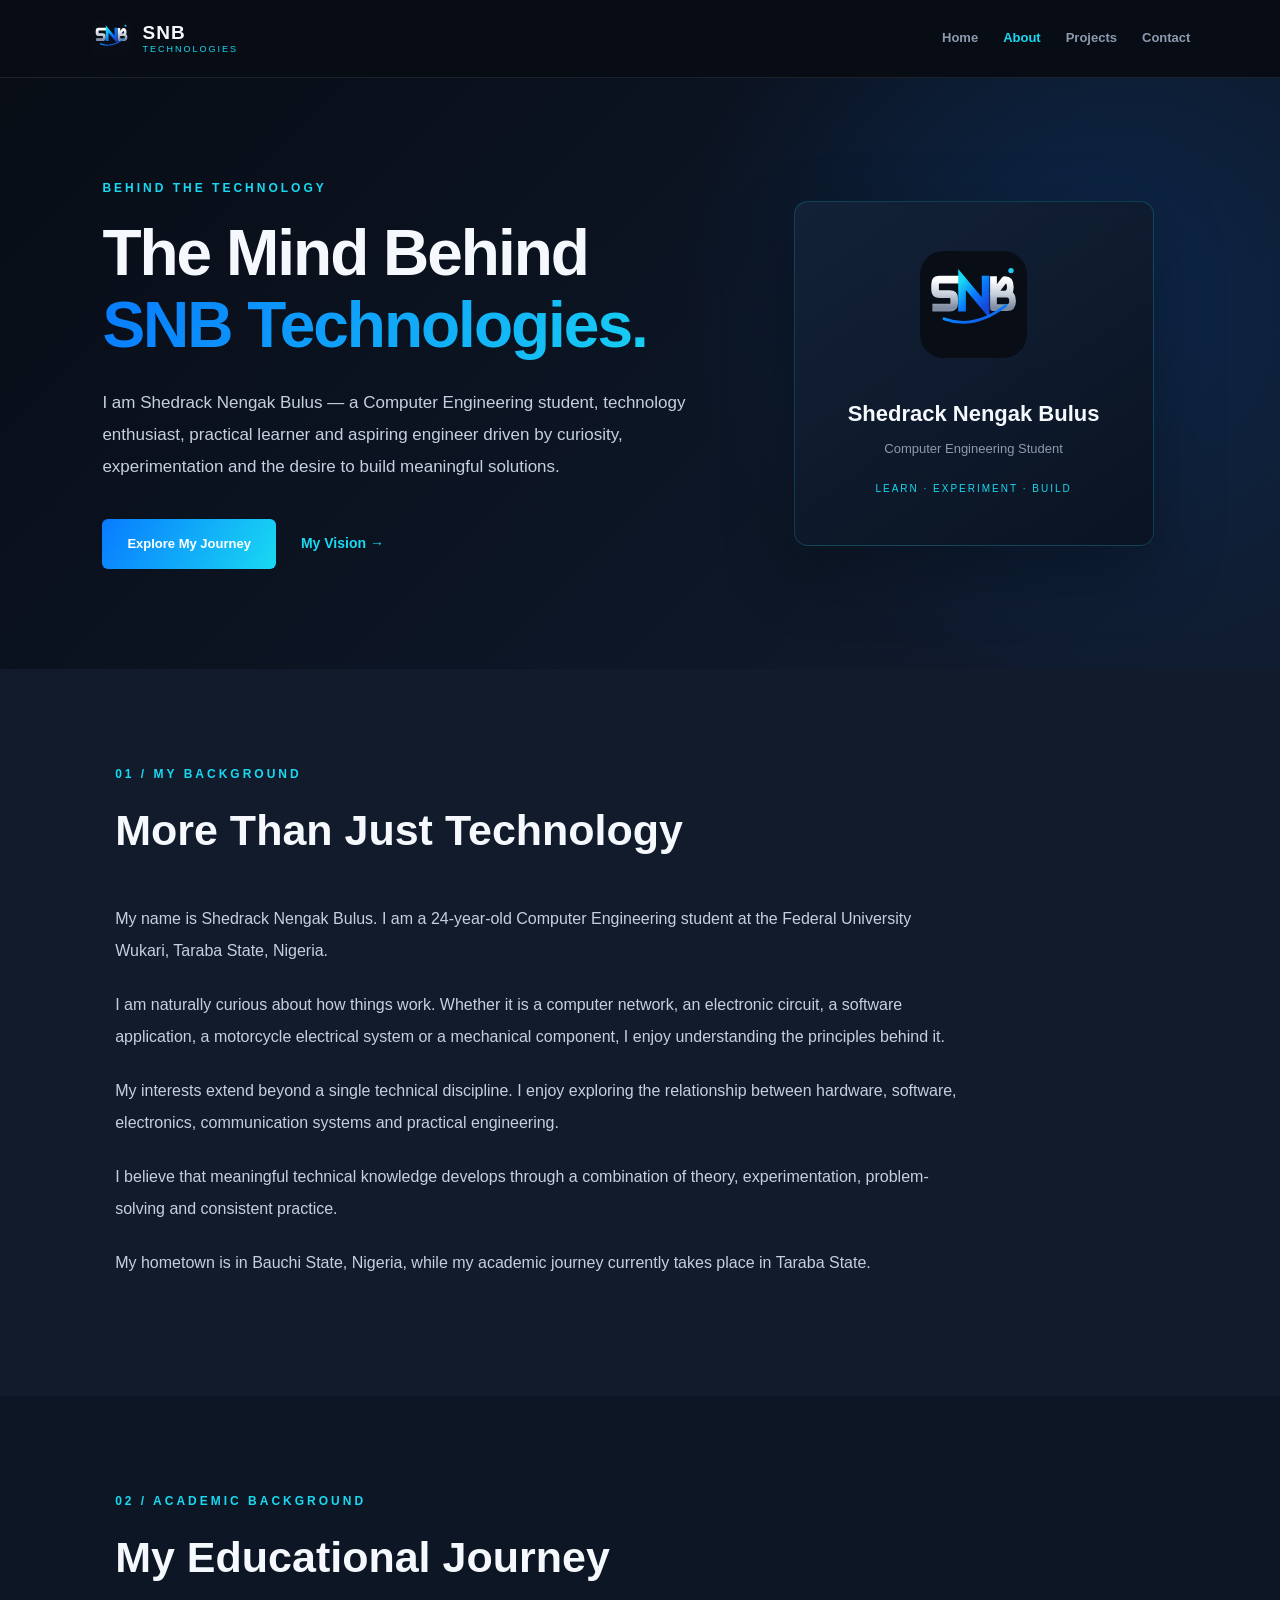
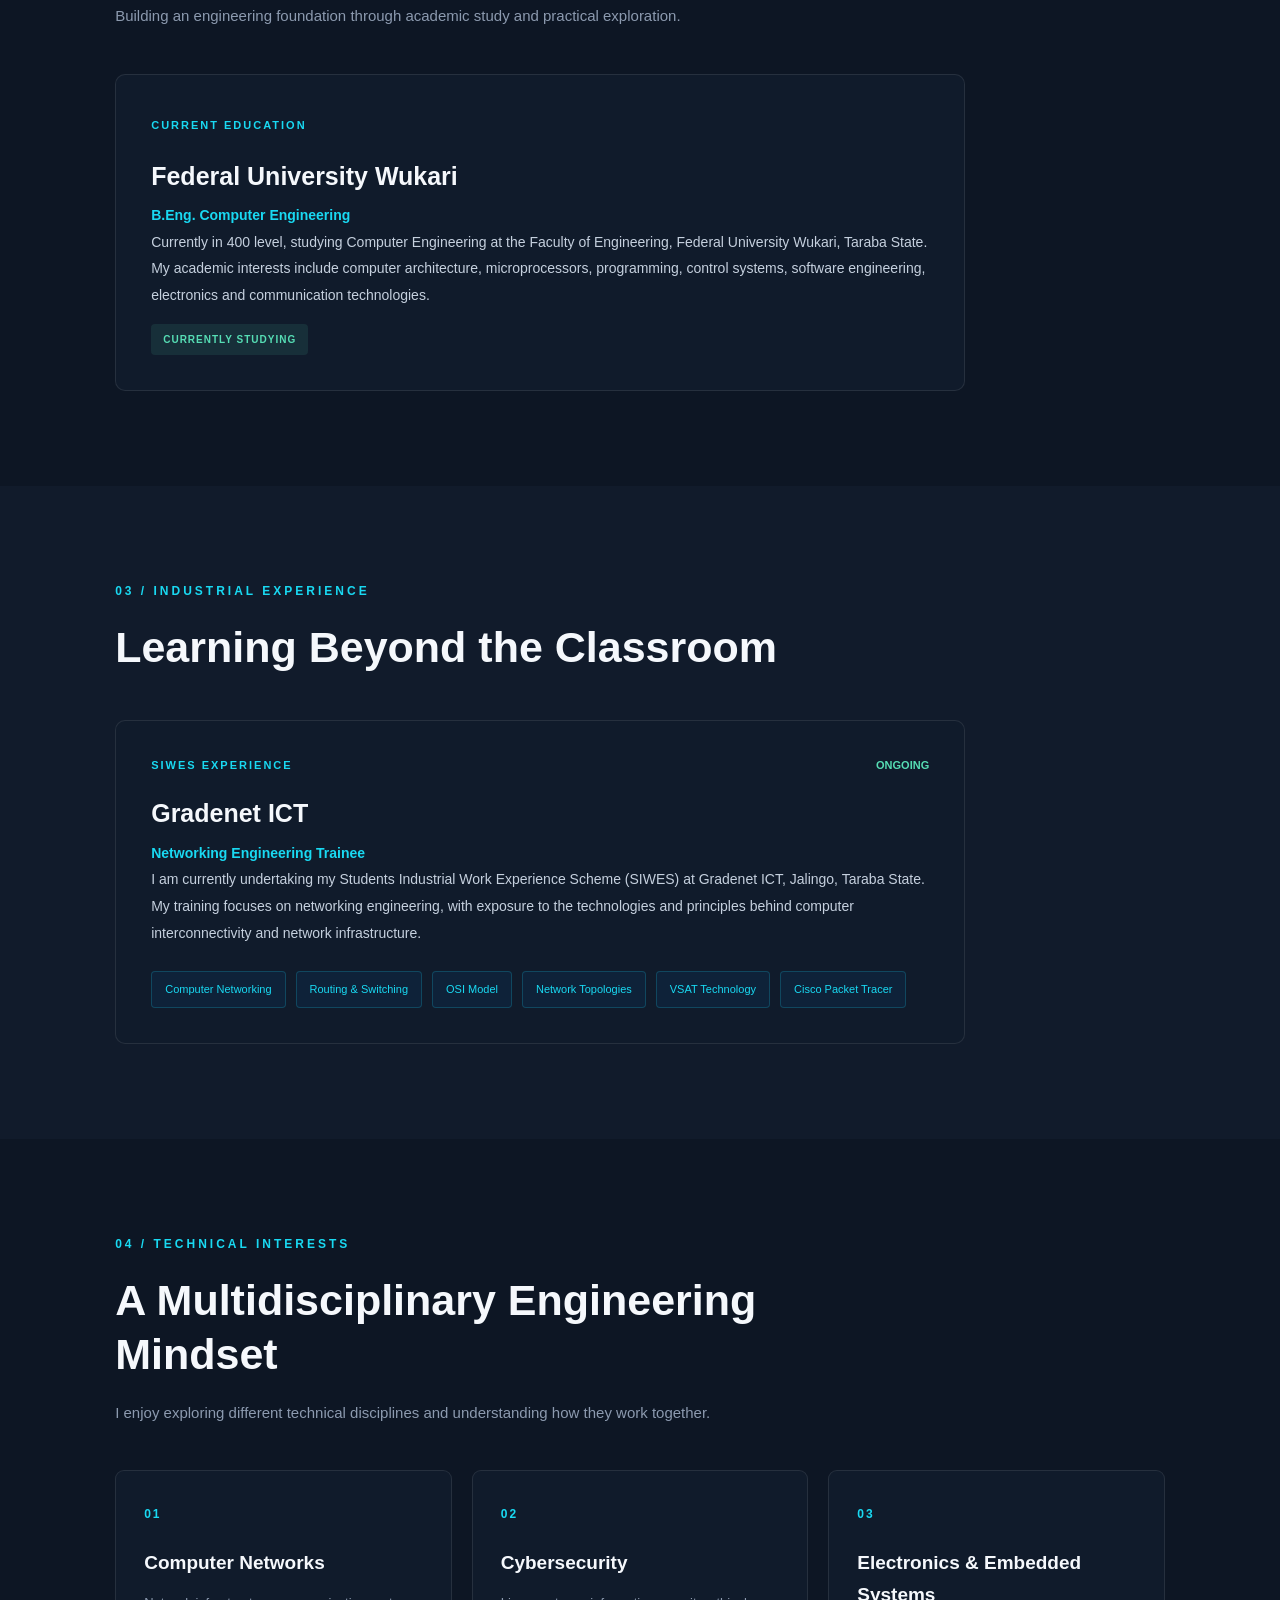
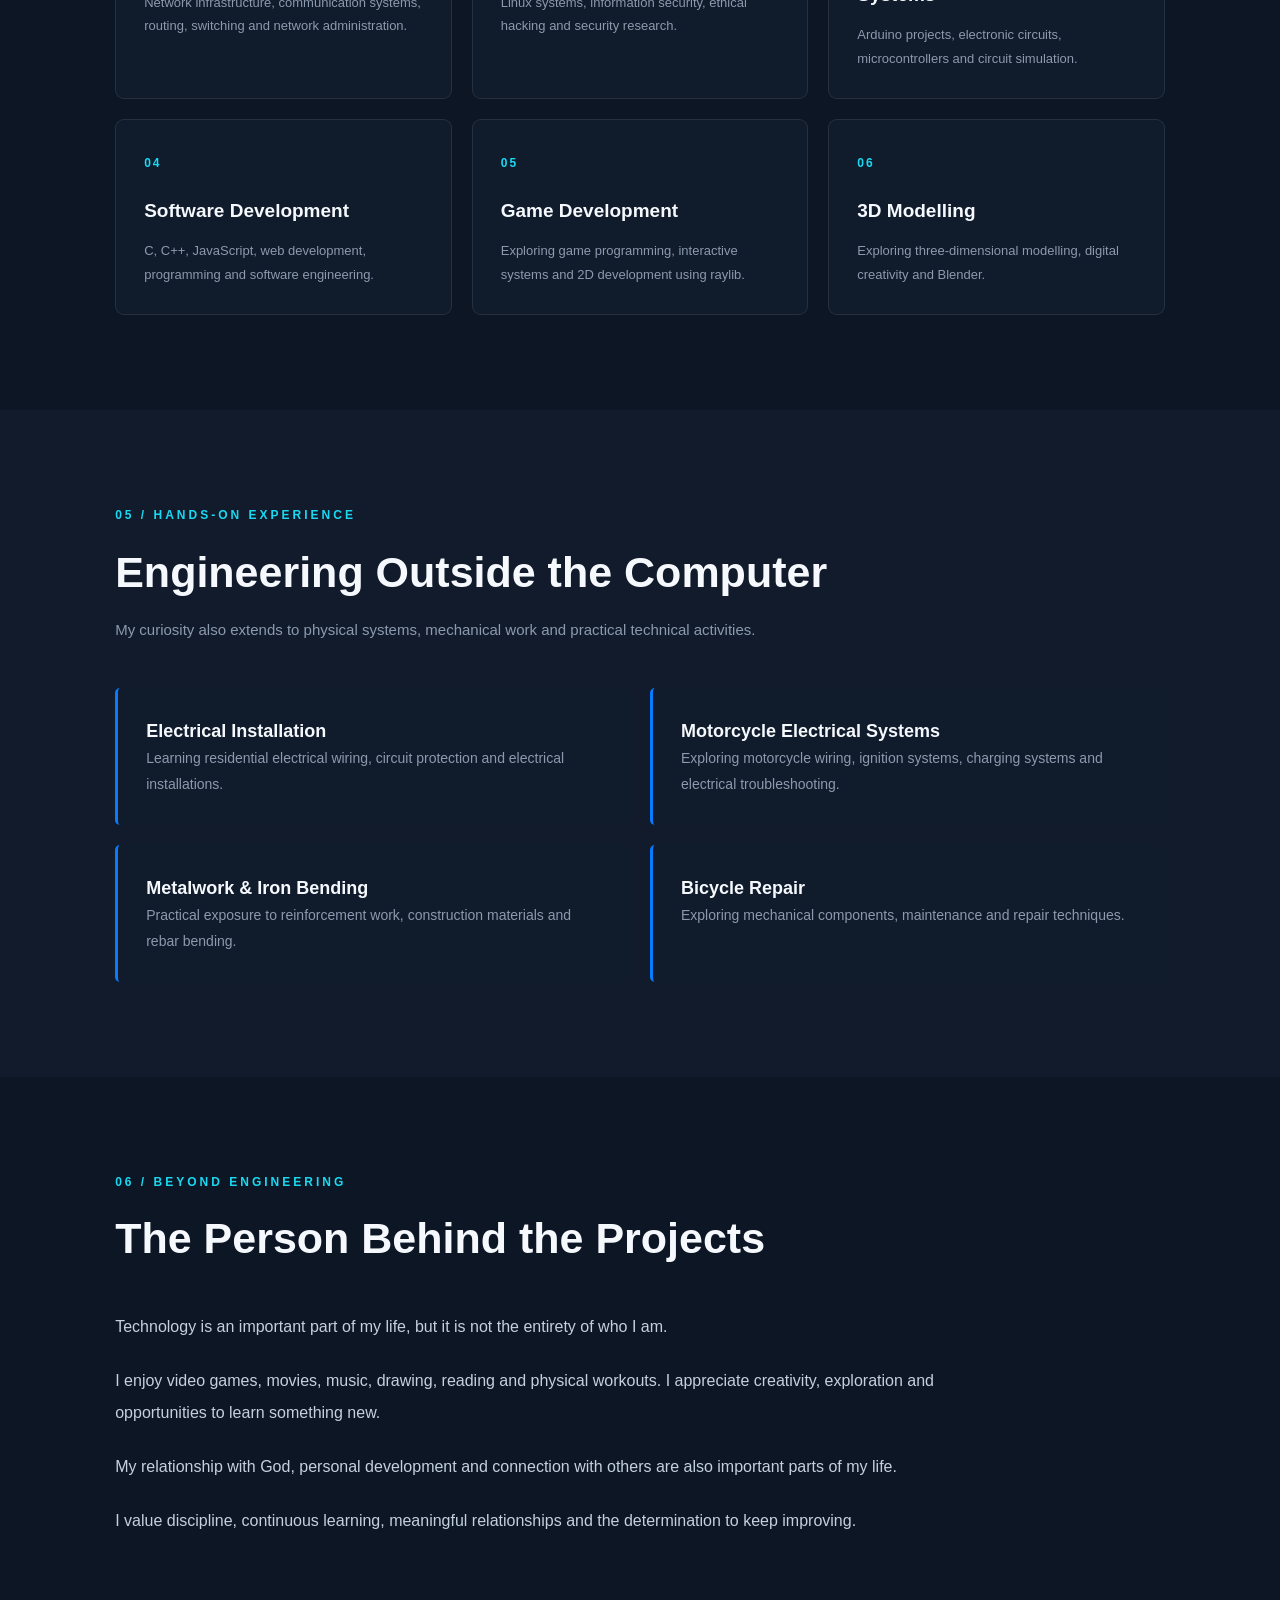
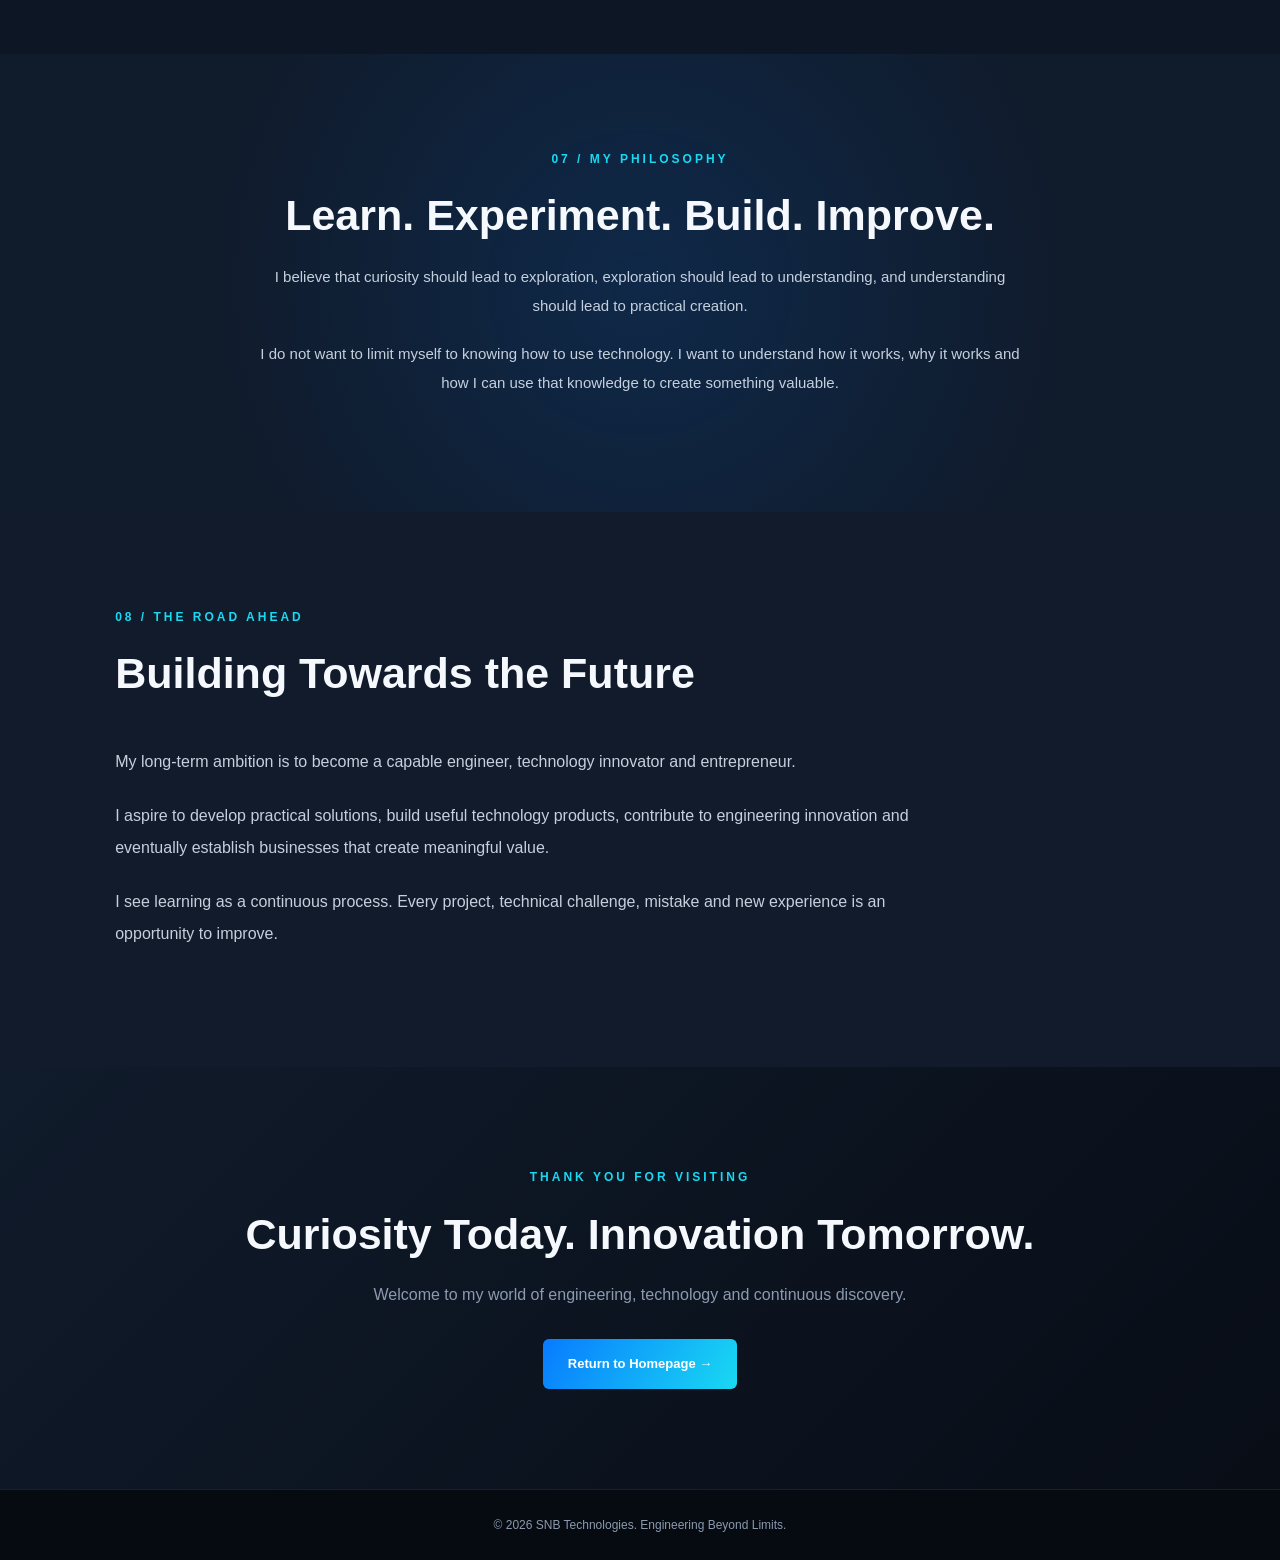
==== about/index.html @ a2d293d6 "Build About page and update SNB Technologies website" ====
<!DOCTYPE html>
<html lang="en">
<head>
    <meta charset="UTF-8">
    <meta name="viewport" content="width=device-width, initial-scale=1.0">

    <meta name="description" content="Meet Shedrack Nengak Bulus, a Computer Engineering student, technology enthusiast and aspiring engineer building skills across software, electronics and computer networks.">

    <meta name="author" content="Shedrack Nengak Bulus">

    <title>About Me | SNB Technologies</title>

    <link rel="icon" type="image/svg+xml"
          href="../assets/images/favicon.svg">

    <link rel="stylesheet" href="../css/style.css">
    <link rel="stylesheet" href="../css/about.css">
</head>

<body>

<!-- HEADER -->

<header class="about-header">
    <a href="../index.html" class="about-brand">
        <img src="../assets/images/favicon.svg"
             alt="SNB Technologies">
        <span>
            <strong>SNB</strong>
            <small>TECHNOLOGIES</small>
        </span>
    </a>

    <nav class="about-nav">
        <a href="../index.html">Home</a>
        <a href="index.html" class="active">About</a>
        <a href="../index.html#projects">Projects</a>
        <a href="../index.html#contact">Contact</a>
    </nav>
</header>


<main>

<!-- HERO -->

<section class="about-hero">

    <div class="about-hero-content">

        <p class="about-eyebrow">
            BEHIND THE TECHNOLOGY
        </p>

        <h1>
            The Mind Behind
            <span>SNB Technologies.</span>
        </h1>

        <p class="about-intro">
            I am Shedrack Nengak Bulus — a Computer Engineering
            student, technology enthusiast, practical learner
            and aspiring engineer driven by curiosity,
            experimentation and the desire to build meaningful
            solutions.
        </p>

        <div class="about-hero-actions">
            <a href="#journey" class="about-button">
                Explore My Journey
            </a>

            <a href="#vision" class="about-secondary">
                My Vision →
            </a>
        </div>

    </div>

    <div class="about-hero-visual">
        <div class="identity-card">
            <img src="../assets/images/favicon.svg"
                 alt="SNB monogram"
                 class="identity-symbol">

            <h2>Shedrack Nengak Bulus</h2>

            <p>Computer Engineering Student</p>

            <span>LEARN · EXPERIMENT · BUILD</span>
        </div>
    </div>

</section>


<!-- PERSONAL INTRODUCTION -->

<section class="about-section" id="journey">

    <div class="about-section-heading">
        <p class="about-eyebrow">01 / MY BACKGROUND</p>
        <h2>More Than Just Technology</h2>
    </div>

    <div class="about-story">

        <p>
            My name is Shedrack Nengak Bulus. I am a 24-year-old
            Computer Engineering student at the Federal University
            Wukari, Taraba State, Nigeria.
        </p>

        <p>
            I am naturally curious about how things work.
            Whether it is a computer network, an electronic
            circuit, a software application, a motorcycle
            electrical system or a mechanical component, I enjoy
            understanding the principles behind it.
        </p>

        <p>
            My interests extend beyond a single technical
            discipline. I enjoy exploring the relationship
            between hardware, software, electronics,
            communication systems and practical engineering.
        </p>

        <p>
            I believe that meaningful technical knowledge
            develops through a combination of theory,
            experimentation, problem-solving and consistent
            practice.
        </p>

        <p>
            My hometown is in Bauchi State, Nigeria, while my
            academic journey currently takes place in Taraba
            State.
        </p>

    </div>

</section>


<!-- EDUCATION -->

<section class="about-section alternate">

    <div class="about-section-heading">
        <p class="about-eyebrow">02 / ACADEMIC BACKGROUND</p>
        <h2>My Educational Journey</h2>
        <p>
            Building an engineering foundation through academic
            study and practical exploration.
        </p>
    </div>

    <article class="journey-card">

        <span class="card-category">CURRENT EDUCATION</span>

        <h3>Federal University Wukari</h3>

        <p class="card-highlight">
            B.Eng. Computer Engineering
        </p>

        <p>
            Currently in 400 level, studying Computer Engineering
            at the Faculty of Engineering, Federal University
            Wukari, Taraba State.
        </p>

        <p>
            My academic interests include computer architecture,
            microprocessors, programming, control systems,
            software engineering, electronics and communication
            technologies.
        </p>

        <span class="card-status">CURRENTLY STUDYING</span>

    </article>

</section>


<!-- SIWES EXPERIENCE -->

<section class="about-section">

    <div class="about-section-heading">
        <p class="about-eyebrow">03 / INDUSTRIAL EXPERIENCE</p>
        <h2>Learning Beyond the Classroom</h2>
    </div>

    <article class="experience-card">

        <div class="experience-top">
            <span class="card-category">SIWES EXPERIENCE</span>
            <span class="experience-status">ONGOING</span>
        </div>

        <h3>Gradenet ICT</h3>

        <p class="card-highlight">
            Networking Engineering Trainee
        </p>

        <p>
            I am currently undertaking my Students Industrial
            Work Experience Scheme (SIWES) at Gradenet ICT,
            Jalingo, Taraba State.
        </p>

        <p>
            My training focuses on networking engineering,
            with exposure to the technologies and principles
            behind computer interconnectivity and network
            infrastructure.
        </p>

        <div class="topic-list">
            <span>Computer Networking</span>
            <span>Routing & Switching</span>
            <span>OSI Model</span>
            <span>Network Topologies</span>
            <span>VSAT Technology</span>
            <span>Cisco Packet Tracer</span>
        </div>

    </article>

</section>


<!-- ENGINEERING INTERESTS -->

<section class="about-section alternate">

    <div class="about-section-heading">
        <p class="about-eyebrow">04 / TECHNICAL INTERESTS</p>
        <h2>A Multidisciplinary Engineering Mindset</h2>

        <p>
            I enjoy exploring different technical disciplines
            and understanding how they work together.
        </p>
    </div>

    <div class="interest-grid">

        <article class="interest-card">
            <span class="interest-number">01</span>
            <h3>Computer Networks</h3>
            <p>
                Network infrastructure, communication systems,
                routing, switching and network administration.
            </p>
        </article>

        <article class="interest-card">
            <span class="interest-number">02</span>
            <h3>Cybersecurity</h3>
            <p>
                Linux systems, information security,
                ethical hacking and security research.
            </p>
        </article>

        <article class="interest-card">
            <span class="interest-number">03</span>
            <h3>Electronics & Embedded Systems</h3>
            <p>
                Arduino projects, electronic circuits,
                microcontrollers and circuit simulation.
            </p>
        </article>

        <article class="interest-card">
            <span class="interest-number">04</span>
            <h3>Software Development</h3>
            <p>
                C, C++, JavaScript, web development,
                programming and software engineering.
            </p>
        </article>

        <article class="interest-card">
            <span class="interest-number">05</span>
            <h3>Game Development</h3>
            <p>
                Exploring game programming, interactive
                systems and 2D development using raylib.
            </p>
        </article>

        <article class="interest-card">
            <span class="interest-number">06</span>
            <h3>3D Modelling</h3>
            <p>
                Exploring three-dimensional modelling,
                digital creativity and Blender.
            </p>
        </article>

    </div>

</section>


<!-- PRACTICAL ENGINEERING -->

<section class="about-section">

    <div class="about-section-heading">
        <p class="about-eyebrow">05 / HANDS-ON EXPERIENCE</p>
        <h2>Engineering Outside the Computer</h2>

        <p>
            My curiosity also extends to physical systems,
            mechanical work and practical technical activities.
        </p>
    </div>

    <div class="practical-grid">

        <article class="practical-card">
            <h3>Electrical Installation</h3>
            <p>
                Learning residential electrical wiring,
                circuit protection and electrical installations.
            </p>
        </article>

        <article class="practical-card">
            <h3>Motorcycle Electrical Systems</h3>
            <p>
                Exploring motorcycle wiring, ignition systems,
                charging systems and electrical troubleshooting.
            </p>
        </article>

        <article class="practical-card">
            <h3>Metalwork & Iron Bending</h3>
            <p>
                Practical exposure to reinforcement work,
                construction materials and rebar bending.
            </p>
        </article>

        <article class="practical-card">
            <h3>Bicycle Repair</h3>
            <p>
                Exploring mechanical components,
                maintenance and repair techniques.
            </p>
        </article>

    </div>

</section>


<!-- PERSONAL SIDE -->

<section class="about-section alternate">

    <div class="about-section-heading">
        <p class="about-eyebrow">06 / BEYOND ENGINEERING</p>
        <h2>The Person Behind the Projects</h2>
    </div>

    <div class="about-story">

        <p>
            Technology is an important part of my life,
            but it is not the entirety of who I am.
        </p>

        <p>
            I enjoy video games, movies, music, drawing,
            reading and physical workouts. I appreciate
            creativity, exploration and opportunities to
            learn something new.
        </p>

        <p>
            My relationship with God, personal development
            and connection with others are also important
            parts of my life.
        </p>

        <p>
            I value discipline, continuous learning,
            meaningful relationships and the determination
            to keep improving.
        </p>

    </div>

</section>


<!-- PERSONAL PHILOSOPHY -->

<section class="about-section philosophy" id="vision">

    <p class="about-eyebrow">07 / MY PHILOSOPHY</p>

    <h2>Learn. Experiment. Build. Improve.</h2>

    <p>
        I believe that curiosity should lead to exploration,
        exploration should lead to understanding, and
        understanding should lead to practical creation.
    </p>

    <p>
        I do not want to limit myself to knowing how to use
        technology. I want to understand how it works,
        why it works and how I can use that knowledge
        to create something valuable.
    </p>

</section>


<!-- FUTURE VISION -->

<section class="about-section">

    <div class="about-section-heading">
        <p class="about-eyebrow">08 / THE ROAD AHEAD</p>
        <h2>Building Towards the Future</h2>
    </div>

    <div class="about-story">

        <p>
            My long-term ambition is to become a capable
            engineer, technology innovator and entrepreneur.
        </p>

        <p>
            I aspire to develop practical solutions,
            build useful technology products, contribute
            to engineering innovation and eventually
            establish businesses that create meaningful value.
        </p>

        <p>
            I see learning as a continuous process.
            Every project, technical challenge, mistake
            and new experience is an opportunity to improve.
        </p>

    </div>

</section>


<!-- CLOSING -->

<section class="about-closing" id="contact">

    <p class="about-eyebrow">THANK YOU FOR VISITING</p>

    <h2>Curiosity Today. Innovation Tomorrow.</h2>

    <p>
        Welcome to my world of engineering,
        technology and continuous discovery.
    </p>

    <a href="../index.html" class="about-button">
        Return to Homepage →
    </a>

</section>

</main>


<footer class="about-footer">
    <p>
        © 2026 SNB Technologies.
        Engineering Beyond Limits.
    </p>
</footer>

</body>
</html>
---- css/style.css ----
/* =========================================
   SNB TECHNOLOGIES
   SPRINT 2.2 — VISUAL DESIGN SYSTEM
   ========================================= */


/* 1. DESIGN TOKENS */

:root {
    color-scheme: dark;

    --bg: #080D16;
    --surface: #111B2B;
    --elevated: #1C2A3D;

    --primary: #2563EB;
    --accent: #38BDF8;

    --text: #E5EDF7;
    --muted: #94A3B8;
    --border: rgba(148, 163, 184, 0.16);

    --header-bg: rgba(8, 13, 22, 0.88);

    --radius: 16px;
    --transition: 0.3s ease;
}

body[data-theme="light"] {
    color-scheme: light;

    --bg: #F5F7FA;
    --surface: #FFFFFF;
    --elevated: #E8EEF5;

    --primary: #1D4ED8;
    --accent: #0284C7;

    --text: #172235;
    --muted: #64748B;
    --border: rgba(23, 34, 53, 0.12);

    --header-bg: rgba(245, 247, 250, 0.9);
}


/* 2. RESET */

* {
    margin: 0;
    padding: 0;
    box-sizing: border-box;
}

html {
    scroll-behavior: smooth;
    scroll-padding-top: 90px;
}

body {
    font-family: Arial, Helvetica, sans-serif;
    background: var(--bg);
    color: var(--text);
    line-height: 1.7;
    transition: background var(--transition),
                color var(--transition);
}

a {
    color: inherit;
    text-decoration: none;
}

button {
    font: inherit;
    cursor: pointer;
}

button:focus-visible,
a:focus-visible {
    outline: 2px solid var(--accent);
    outline-offset: 4px;
}


/* 3. HEADER AND NAVIGATION */

.site-header {
    position: sticky;
    top: 0;
    z-index: 1000;
    background: var(--header-bg);
    backdrop-filter: blur(16px);
    border-bottom: 1px solid var(--border);
}

.navbar {
    max-width: 1200px;
    min-height: 76px;
    margin: auto;
    padding: 0 24px;

    display: flex;
    align-items: center;
    justify-content: space-between;
    gap: 25px;
}

.logo {
    display: flex;
    align-items: center;
    gap: 10px;
    font-weight: 800;
}

.logo-mark {
    display: inline-flex;
    align-items: center;
    justify-content: center;

    width: 48px;
    height: 45px;

    background: linear-gradient(
        135deg,
        #2563EB,
        #38BDF8
    );

    color: #FFFFFF;
    border-radius: 11px;

    font-size: 17px;
    font-weight: 900;
    letter-spacing: -1px;

    box-shadow: 0 0 20px rgba(56, 189, 248, 0.2);
}

.logo-name {
    display: flex;
    flex-direction: column;
    line-height: 1.2;
    letter-spacing: 1px;
}

.logo-name strong {
    font-size: 15px;
    color: var(--text);
}

.logo-name small {
    font-size: 9px;
    letter-spacing: 2px;
    color: var(--accent);
}

.nav-links {
    display: flex;
    align-items: center;
    gap: 28px;
}

.nav-links a {
    font-size: 13px;
    color: var(--muted);
    transition: color var(--transition);
}

.nav-links a:hover {
    color: var(--accent);
}

.theme-toggle,
.menu-toggle {
    background: var(--surface);
    border: 1px solid var(--border);
    color: var(--text);
    border-radius: 10px;
    padding: 9px 13px;
    transition: var(--transition);
}

.theme-toggle:hover,
.menu-toggle:hover {
    border-color: var(--accent);
}

.menu-toggle {
    display: none;
}


/* 4. HERO SECTION */

.hero {
    max-width: 1200px;
    min-height: 620px;
    margin: auto;
    padding: 90px 24px;

    display: grid;
    grid-template-columns: 1.2fr 0.8fr;
    align-items: center;
    gap: 40px;

    overflow: hidden;
}

.hero-content {
    animation: fade-up 0.8s ease both;
}

.eyebrow {
    color: var(--accent);
    font-size: 11px;
    font-weight: 700;
    letter-spacing: 2px;
    margin-bottom: 18px;
}

.hero h1 {
    max-width: 700px;
    font-size: clamp(38px, 5.5vw, 66px);
    line-height: 1.12;
    letter-spacing: -2px;
    margin-bottom: 25px;
}

.hero h1 span {
    display: block;
    color: var(--accent);
}

.hero-description {
    max-width: 600px;
    color: var(--muted);
    font-size: 15px;
    margin-bottom: 32px;
}

.hero-buttons {
    display: flex;
    flex-wrap: wrap;
    gap: 14px;
}

.btn {
    display: inline-flex;
    justify-content: center;
    align-items: center;

    padding: 13px 22px;
    border-radius: 9px;

    font-size: 13px;
    font-weight: 700;

    transition: transform var(--transition),
                background var(--transition);
}

.btn:hover {
    transform: translateY(-3px);
}

.btn-primary {
    background: var(--primary);
    color: #FFFFFF;
}

.btn-primary:hover {
    background: var(--accent);
    color: #08111E;
}

.btn-secondary {
    border: 1px solid var(--border);
    color: var(--text);
    background: var(--surface);
}


/* 5. HERO TECHNICAL ILLUSTRATION */

.hero-visual {
    display: flex;
    justify-content: center;
    align-items: center;
}

.tech-orbit {
    position: relative;
    width: 300px;
    height: 300px;

    display: flex;
    justify-content: center;
    align-items: center;
}

.orbit-ring {
    position: absolute;
    width: 260px;
    height: 260px;
    border: 1px solid rgba(56, 189, 248, 0.4);
    border-radius: 50%;
    animation: rotate 18s linear infinite;
}

.ring-two {
    width: 190px;
    height: 190px;
    border-style: dashed;
    animation-direction: reverse;
}

.orbit-center {
    width: 105px;
    height: 105px;
    border-radius: 50%;

    display: flex;
    justify-content: center;
    align-items: center;

    background: linear-gradient(
        135deg,
        var(--primary),
        var(--accent)
    );

    color: white;
    font-size: 24px;
    font-weight: 800;

    box-shadow: 0 0 55px rgba(56, 189, 248, 0.3);
}

.orbit-node {
    position: absolute;
    display: grid;
    place-items: center;

    width: 43px;
    height: 43px;

    border-radius: 50%;
    background: var(--elevated);
    border: 1px solid var(--accent);
    color: var(--accent);

    font-size: 12px;
    font-weight: 700;
}

.node-one {
    top: 20px;
    left: 35px;
}

.node-two {
    right: 5px;
    top: 120px;
}

.node-three {
    bottom: 15px;
    left: 75px;
}


/* 6. GENERAL SECTIONS */

.section {
    padding: 95px 24px;
}

.section-heading {
    max-width: 720px;
    margin: 0 auto 50px;
    text-align: center;
}

.section-heading h2 {
    font-size: clamp(28px, 4vw, 42px);
    line-height: 1.2;
    margin-bottom: 15px;
}

.section-heading > p:last-child {
    color: var(--muted);
    font-size: 14px;
}

.about-section,
.projects-section {
    background: var(--surface);
}

.about-content {
    max-width: 1000px;
    margin: auto;

    display: grid;
    grid-template-columns: 1.2fr 0.8fr;
    gap: 35px;
    align-items: center;
}

.about-text h3,
.about-highlight h3 {
    font-size: 22px;
    margin-bottom: 15px;
}

.about-text p,
.about-highlight p {
    color: var(--muted);
    font-size: 14px;
    margin-bottom: 15px;
}

.text-link {
    display: inline-block;
    color: var(--accent);
    font-weight: 700;
    font-size: 13px;
    margin-top: 10px;
}

.about-highlight {
    padding: 32px;
    border-radius: var(--radius);
    background: var(--elevated);
    border: 1px solid var(--border);
}

.highlight-symbol {
    display: block;
    font-size: 35px;
    color: var(--accent);
    margin-bottom: 12px;
}


/* 7. ENGINEERING DOMAIN CARDS */

.domain-grid {
    max-width: 1100px;
    margin: auto;

    display: grid;
    grid-template-columns: repeat(2, 1fr);
    gap: 22px;
}

.domain-card {
    padding: 30px;
    border: 1px solid var(--border);
    border-radius: var(--radius);
    background: var(--surface);

    transition: transform var(--transition),
                border-color var(--transition);
}

.domain-card:hover {
    transform: translateY(-6px);
    border-color: var(--accent);
}

.card-icon {
    display: block;
    font-size: 30px;
    margin-bottom: 18px;
}

.domain-card h3 {
    font-size: 18px;
    margin-bottom: 10px;
}

.domain-card p {
    font-size: 13px;
    color: var(--muted);
}


/* 8. PROJECT SECTION */

.project-placeholder {
    max-width: 850px;
    margin: auto;
    padding: 45px;

    background: var(--bg);
    border: 1px solid var(--border);
    border-radius: var(--radius);
    text-align: center;
}

.project-placeholder span {
    font-size: 11px;
    letter-spacing: 2px;
    color: var(--accent);
}

.project-placeholder h3 {
    font-size: 25px;
    margin: 15px 0;
}

.project-placeholder p {
    max-width: 550px;
    margin: auto;
    color: var(--muted);
    font-size: 14px;
}


/* 9. CONTACT SECTION */

.contact-section {
    text-align: center;
}

.contact-section .section-heading {
    margin-bottom: 30px;
}


/* 10. FOOTER */

.site-footer {
    padding: 35px 24px;
    border-top: 1px solid var(--border);

    display: flex;
    align-items: center;
    justify-content: space-between;
    flex-wrap: wrap;
    gap: 20px;
}

.site-footer p {
    color: var(--muted);
    font-size: 12px;
}

.site-footer > a {
    color: var(--accent);
    font-size: 12px;
}

.footer-brand {
    display: flex;
    align-items: center;
    gap: 12px;
}


/* 11. ANIMATIONS */

@keyframes rotate {
    from {
        transform: rotate(0deg);
    }

    to {
        transform: rotate(360deg);
    }
}

@keyframes fade-up {
    from {
        opacity: 0;
        transform: translateY(25px);
    }

    to {
        opacity: 1;
        transform: translateY(0);
    }
}


/* 12. TABLET RESPONSIVENESS */

@media (max-width: 850px) {

    .hero {
        grid-template-columns: 1fr;
        text-align: center;
        padding-top: 75px;
    }

    .hero-description {
        margin-left: auto;
        margin-right: auto;
    }

    .hero-buttons {
        justify-content: center;
    }

    .about-content {
        grid-template-columns: 1fr;
    }

    .nav-links {
        gap: 15px;
    }
}


/* 13. MOBILE RESPONSIVENESS */

@media (max-width: 650px) {

    .navbar {
        min-height: 68px;
        padding: 0 16px;
        gap: 10px;
    }

    .logo-name {
        font-size: 11px;
    }

    .menu-toggle {
        display: block;
        margin-left: auto;
    }

    .nav-links {
        display: none;

        position: absolute;
        top: 68px;
        left: 0;
        right: 0;

        padding: 22px;
        background: var(--surface);
        border-bottom: 1px solid var(--border);

        flex-direction: column;
        align-items: flex-start;
        gap: 20px;
    }

    .nav-links.active {
        display: flex;
    }

    .hero {
        min-height: auto;
        padding: 75px 20px;
        gap: 45px;
    }

    .hero h1 {
        font-size: 39px;
        letter-spacing: -1.5px;
    }

    .hero-description {
        font-size: 14px;
    }

    .tech-orbit {
        transform: scale(0.85);
    }

    .section {
        padding: 70px 20px;
    }

    .domain-grid {
        grid-template-columns: 1fr;
    }

    .project-placeholder {
        padding: 30px 20px;
    }

    .site-footer {
        flex-direction: column;
        text-align: center;
    }

    .footer-brand {
        flex-direction: column;
    }
}


/* 14. REDUCED MOTION ACCESSIBILITY */

@media (prefers-reduced-motion: reduce) {
    *,
    *::before,
    *::after {
        scroll-behavior: auto !important;
        animation-duration: 0.01ms !important;
        animation-iteration-count: 1 !important;
        transition-duration: 0.01ms !important;
    }
}


/* =========================================
   15. PROFESSIONAL PROFILE
   ========================================= */

.profile-layout {
    max-width: 1100px;
    margin: auto;

    display: grid;
    grid-template-columns: 1.5fr 0.8fr;
    gap: 40px;
    align-items: start;
}

.profile-main {
    padding: 35px;
    background: var(--bg);
    border: 1px solid var(--border);
    border-radius: var(--radius);
}

.profile-label {
    color: var(--accent);
    font-size: 10px;
    font-weight: 700;
    letter-spacing: 1.5px;
    margin-bottom: 20px;
}

.profile-main h3 {
    font-size: clamp(27px, 4vw, 38px);
    margin-bottom: 8px;
}

.profile-role {
    color: var(--accent) !important;
    font-weight: 600;
    margin-bottom: 25px !important;
}

.profile-main p {
    color: var(--muted);
    font-size: 14px;
    margin-bottom: 17px;
}

.profile-main .btn {
    margin-top: 12px;
}

.profile-sidebar {
    display: grid;
    gap: 15px;
}

.profile-info-card {
    padding: 22px;
    background: var(--elevated);
    border: 1px solid var(--border);
    border-radius: 12px;
    transition: border-color var(--transition),
                transform var(--transition);
}

.profile-info-card:hover {
    border-color: var(--accent);
    transform: translateY(-3px);
}

.info-label {
    display: block;
    color: var(--accent);
    font-size: 10px;
    font-weight: 700;
    letter-spacing: 1.5px;
    margin-bottom: 10px;
}

.profile-info-card h4 {
    font-size: 16px;
    margin-bottom: 5px;
}

.profile-info-card p {
    color: var(--muted);
    font-size: 12px;
    margin-top: 5px;
}


/* TABLET AND MOBILE PROFILE */

@media (max-width: 850px) {

    .profile-layout {
        grid-template-columns: 1fr;
    }

    .profile-sidebar {
        grid-template-columns: repeat(2, 1fr);
    }

}

@media (max-width: 550px) {

    .profile-main {
        padding: 24px;
    }

    .profile-sidebar {
        grid-template-columns: 1fr;
    }

}

/* OFFICIAL SNB BRAND IDENTITY */

.logo {
    display: inline-flex;
    align-items: center;
    gap: 10px;
    text-decoration: none;
}

.brand-symbol {
    width: 75px;
    height: 42px;
    object-fit: contain;
}

.brand-name {
    display: flex;
    flex-direction: column;
    line-height: 1.1;
}

.brand-name strong {
    font-size: 21px;
    font-weight: 800;
    letter-spacing: 1px;
}

.brand-name small {
    font-size: 10px;
    letter-spacing: 2px;
    color: var(--accent);
}
---- css/about.css ----
/* =========================================
   SNB TECHNOLOGIES
   ABOUT PAGE — SPRINT 3.4
   ========================================= */

/* 1. DESIGN SYSTEM */

:root {
    --about-bg: #080D16;
    --about-surface: #101B2B;
    --about-surface-2: #142238;

    --about-blue: #087BFF;
    --about-cyan: #19D9F2;

    --about-white: #F5F8FC;
    --about-text: #C5D0DE;
    --about-muted: #8C9AAF;

    --about-border: rgba(255,255,255,0.09);

    --about-gradient:
        linear-gradient(120deg, #087BFF, #19D9F2);
}

/* 2. GLOBAL RESET */

.about-header,
.about-header *,
main,
main * {
    box-sizing: border-box;
}

html {
    scroll-behavior: smooth;
    scroll-padding-top: 90px;
}

body {
    margin: 0;
    background: var(--about-bg);
    color: var(--about-text);
    font-family: Inter, Arial, sans-serif;
    line-height: 1.7;
}

a {
    text-decoration: none;
}

/* 3. HEADER */

.about-header {
    min-height: 78px;
    padding: 14px 7%;
    display: flex;
    align-items: center;
    justify-content: space-between;
    gap: 20px;

    background: rgba(8,13,22,0.95);
    border-bottom: 1px solid var(--about-border);
    position: sticky;
    top: 0;
    z-index: 100;
    backdrop-filter: blur(14px);
}

.about-brand {
    display: flex;
    align-items: center;
    gap: 10px;
    color: var(--about-white);
}

.about-brand img {
    width: 43px;
    height: 43px;
    object-fit: contain;
}

.about-brand span {
    display: flex;
    flex-direction: column;
    line-height: 1.15;
}

.about-brand strong {
    font-size: 19px;
    letter-spacing: 1px;
}

.about-brand small {
    font-size: 9px;
    letter-spacing: 2px;
    color: var(--about-cyan);
}

.about-nav {
    display: flex;
    align-items: center;
    flex-wrap: wrap;
    gap: 25px;
}

.about-nav a {
    color: var(--about-muted);
    font-size: 13px;
    font-weight: 600;
    transition: color 0.3s ease;
}

.about-nav a:hover,
.about-nav a.active {
    color: var(--about-cyan);
}

/* 4. HERO SECTION */

.about-hero {
    min-height: 580px;
    padding: 100px 8%;
    display: grid;
    grid-template-columns: 1.2fr 0.8fr;
    align-items: center;
    gap: 55px;

    background:
        radial-gradient(
            circle at 85% 35%,
            rgba(8,123,255,0.16),
            transparent 35%
        ),
        linear-gradient(
            135deg,
            #080D16,
            #101C30
        );
}

.about-eyebrow {
    color: var(--about-cyan);
    font-size: 12px;
    font-weight: 800;
    letter-spacing: 3px;
    margin-bottom: 20px;
}

.about-hero h1 {
    color: var(--about-white);
    font-size: clamp(38px, 5vw, 68px);
    line-height: 1.12;
    margin: 0 0 25px;
    letter-spacing: -2px;
}

.about-hero h1 span {
    display: block;
    background: var(--about-gradient);
    background-clip: text;
    -webkit-background-clip: text;
    color: transparent;
}

.about-intro {
    max-width: 620px;
    font-size: 17px;
    color: var(--about-text);
    line-height: 1.9;
}

.about-hero-actions {
    display: flex;
    align-items: center;
    flex-wrap: wrap;
    gap: 25px;
    margin-top: 35px;
}

.about-button {
    display: inline-block;
    padding: 14px 25px;
    border-radius: 6px;
    color: white;
    font-size: 13px;
    font-weight: 700;
    background: var(--about-gradient);
    transition: transform 0.3s, box-shadow 0.3s;
}

.about-button:hover {
    transform: translateY(-3px);
    box-shadow: 0 10px 30px rgba(8,123,255,0.25);
}

.about-secondary {
    color: var(--about-cyan);
    font-size: 14px;
    font-weight: 600;
}

/* 5. HERO IDENTITY CARD */

.about-hero-visual {
    display: flex;
    justify-content: center;
}

.identity-card {
    width: 100%;
    max-width: 360px;
    padding: 45px 25px;
    text-align: center;
    border: 1px solid rgba(25,217,242,0.2);
    border-radius: 14px;

    background:
        linear-gradient(
            145deg,
            rgba(20,34,56,0.95),
            rgba(10,19,33,0.95)
        );

    box-shadow: 0 25px 70px rgba(0,0,0,0.3);
}

.identity-symbol {
    width: 115px;
    height: 115px;
    object-fit: contain;
    margin-bottom: 20px;
}

.identity-card h2 {
    color: var(--about-white);
    font-size: 22px;
    margin: 5px 0;
}

.identity-card p {
    color: var(--about-muted);
    font-size: 13px;
}

.identity-card span {
    display: inline-block;
    margin-top: 20px;
    color: var(--about-cyan);
    font-size: 10px;
    letter-spacing: 2px;
}

/* 6. GENERAL PAGE SECTIONS */

.about-section {
    padding: 95px 9%;
}

.about-section.alternate {
    background: #0D1624;
}

.about-section-heading {
    max-width: 750px;
    margin-bottom: 45px;
}

.about-section-heading h2,
.philosophy h2,
.about-closing h2 {
    color: var(--about-white);
    font-size: clamp(29px, 4vw, 43px);
    line-height: 1.25;
    margin: 0 0 18px;
}

.about-section-heading > p:not(.about-eyebrow) {
    color: var(--about-muted);
    font-size: 15px;
}

/* 7. STORY CONTENT */

.about-story {
    max-width: 850px;
}

.about-story p {
    color: var(--about-text);
    font-size: 16px;
    line-height: 2;
    margin-bottom: 22px;
}

/* 8. EDUCATION AND EXPERIENCE CARDS */

.journey-card,
.experience-card {
    max-width: 850px;
    padding: 35px;
    border-radius: 10px;
    border: 1px solid var(--about-border);
    background: var(--about-surface);
    transition: border-color 0.3s, transform 0.3s;
}

.journey-card:hover,
.experience-card:hover {
    border-color: rgba(25,217,242,0.4);
    transform: translateY(-4px);
}

.card-category {
    color: var(--about-cyan);
    font-size: 11px;
    font-weight: 800;
    letter-spacing: 2px;
}

.journey-card h3,
.experience-card h3 {
    color: var(--about-white);
    font-size: 25px;
    margin: 18px 0 5px;
}

.card-highlight {
    color: var(--about-cyan);
    font-weight: 600;
    font-size: 14px;
}

.journey-card p,
.experience-card p {
    font-size: 14px;
    line-height: 1.9;
}

.card-status {
    display: inline-block;
    margin-top: 15px;
    padding: 7px 12px;
    border-radius: 4px;
    color: #56DDB4;
    background: rgba(86,221,180,0.1);
    font-size: 10px;
    font-weight: 800;
    letter-spacing: 1px;
}

.experience-top {
    display: flex;
    justify-content: space-between;
    flex-wrap: wrap;
    gap: 12px;
}

.experience-status {
    color: #56DDB4;
    font-size: 11px;
    font-weight: 700;
}

/* 9. TECHNICAL INTERESTS */

.interest-grid {
    display: grid;
    grid-template-columns: repeat(3, 1fr);
    gap: 20px;
}

.interest-card {
    padding: 28px;
    border: 1px solid var(--about-border);
    border-radius: 9px;
    background: var(--about-surface);
    transition: 0.3s ease;
}

.interest-card:hover {
    transform: translateY(-6px);
    border-color: var(--about-blue);
    background: var(--about-surface-2);
}

.interest-number {
    color: var(--about-cyan);
    font-size: 12px;
    font-weight: 800;
    letter-spacing: 2px;
}

.interest-card h3 {
    color: var(--about-white);
    font-size: 19px;
    margin: 20px 0 12px;
}

.interest-card p {
    color: var(--about-muted);
    font-size: 13px;
    line-height: 1.8;
}

/* 10. TOPIC TAGS */

.topic-list {
    display: flex;
    flex-wrap: wrap;
    gap: 10px;
    margin-top: 25px;
}

.topic-list span {
    padding: 8px 13px;
    border: 1px solid rgba(25,217,242,0.2);
    border-radius: 4px;
    color: var(--about-cyan);
    background: rgba(8,123,255,0.07);
    font-size: 11px;
}

/* 11. PRACTICAL EXPERIENCE */

.practical-grid {
    display: grid;
    grid-template-columns: repeat(2, 1fr);
    gap: 20px;
}

.practical-card {
    padding: 28px;
    background: var(--about-surface);
    border-left: 3px solid var(--about-blue);
    border-radius: 5px;
}

.practical-card h3 {
    color: var(--about-white);
    font-size: 18px;
}

.practical-card p {
    color: var(--about-muted);
    font-size: 14px;
    line-height: 1.8;
}

/* 12. PERSONAL PHILOSOPHY */

.philosophy {
    text-align: center;
    background:
        radial-gradient(
            circle at center,
            rgba(8,123,255,0.14),
            transparent 65%
        ),
        #101B2B;
}

.philosophy p:not(.about-eyebrow) {
    max-width: 760px;
    margin: 20px auto;
    font-size: 15px;
    line-height: 1.9;
}

/* 13. CLOSING SECTION */

.about-closing {
    padding: 100px 8%;
    text-align: center;

    background:
        linear-gradient(
            135deg,
            #101B2B,
            #080D16
        );
}

.about-closing p:not(.about-eyebrow) {
    max-width: 600px;
    margin: 20px auto 30px;
    color: var(--about-muted);
}

.about-footer {
    padding: 25px 8%;
    text-align: center;
    border-top: 1px solid var(--about-border);
    background: #060A11;
}

.about-footer p {
    color: var(--about-muted);
    font-size: 12px;
}

/* 14. TABLET RESPONSIVENESS */

@media (max-width: 900px) {

    .about-hero {
        grid-template-columns: 1fr;
        text-align: center;
        padding: 75px 7%;
    }

    .about-intro {
        margin: auto;
    }

    .about-hero-actions {
        justify-content: center;
    }

    .interest-grid {
        grid-template-columns: repeat(2, 1fr);
    }

}

/* 15. MOBILE RESPONSIVENESS */

@media (max-width: 600px) {

    .about-header {
        padding: 13px 5%;
        flex-direction: column;
        gap: 14px;
    }

    .about-nav {
        justify-content: center;
        gap: 17px;
    }

    .about-nav a {
        font-size: 11px;
    }

    .about-hero {
        padding: 65px 6%;
        gap: 40px;
        min-height: auto;
    }

    .about-hero h1 {
        font-size: 39px;
        letter-spacing: -1.5px;
    }

    .about-intro {
        font-size: 15px;
    }

    .identity-card {
        padding: 35px 20px;
    }

    .about-section {
        padding: 65px 6%;
    }

    .about-section-heading h2,
    .philosophy h2,
    .about-closing h2 {
        font-size: 30px;
    }

    .about-story p {
        font-size: 14px;
    }

    .journey-card,
    .experience-card {
        padding: 24px 20px;
    }

    .interest-grid,
    .practical-grid {
        grid-template-columns: 1fr;
    }

    .interest-card,
    .practical-card {
        padding: 23px;
    }

    .about-closing {
        padding: 75px 6%;
    }

}

/* 16. REDUCED MOTION ACCESSIBILITY */

@media (prefers-reduced-motion: reduce) {
    html {
        scroll-behavior: auto;
    }

    *,
    *::before,
    *::after {
        transition-duration: 0.01ms !important;
        animation-duration: 0.01ms !important;
    }
}
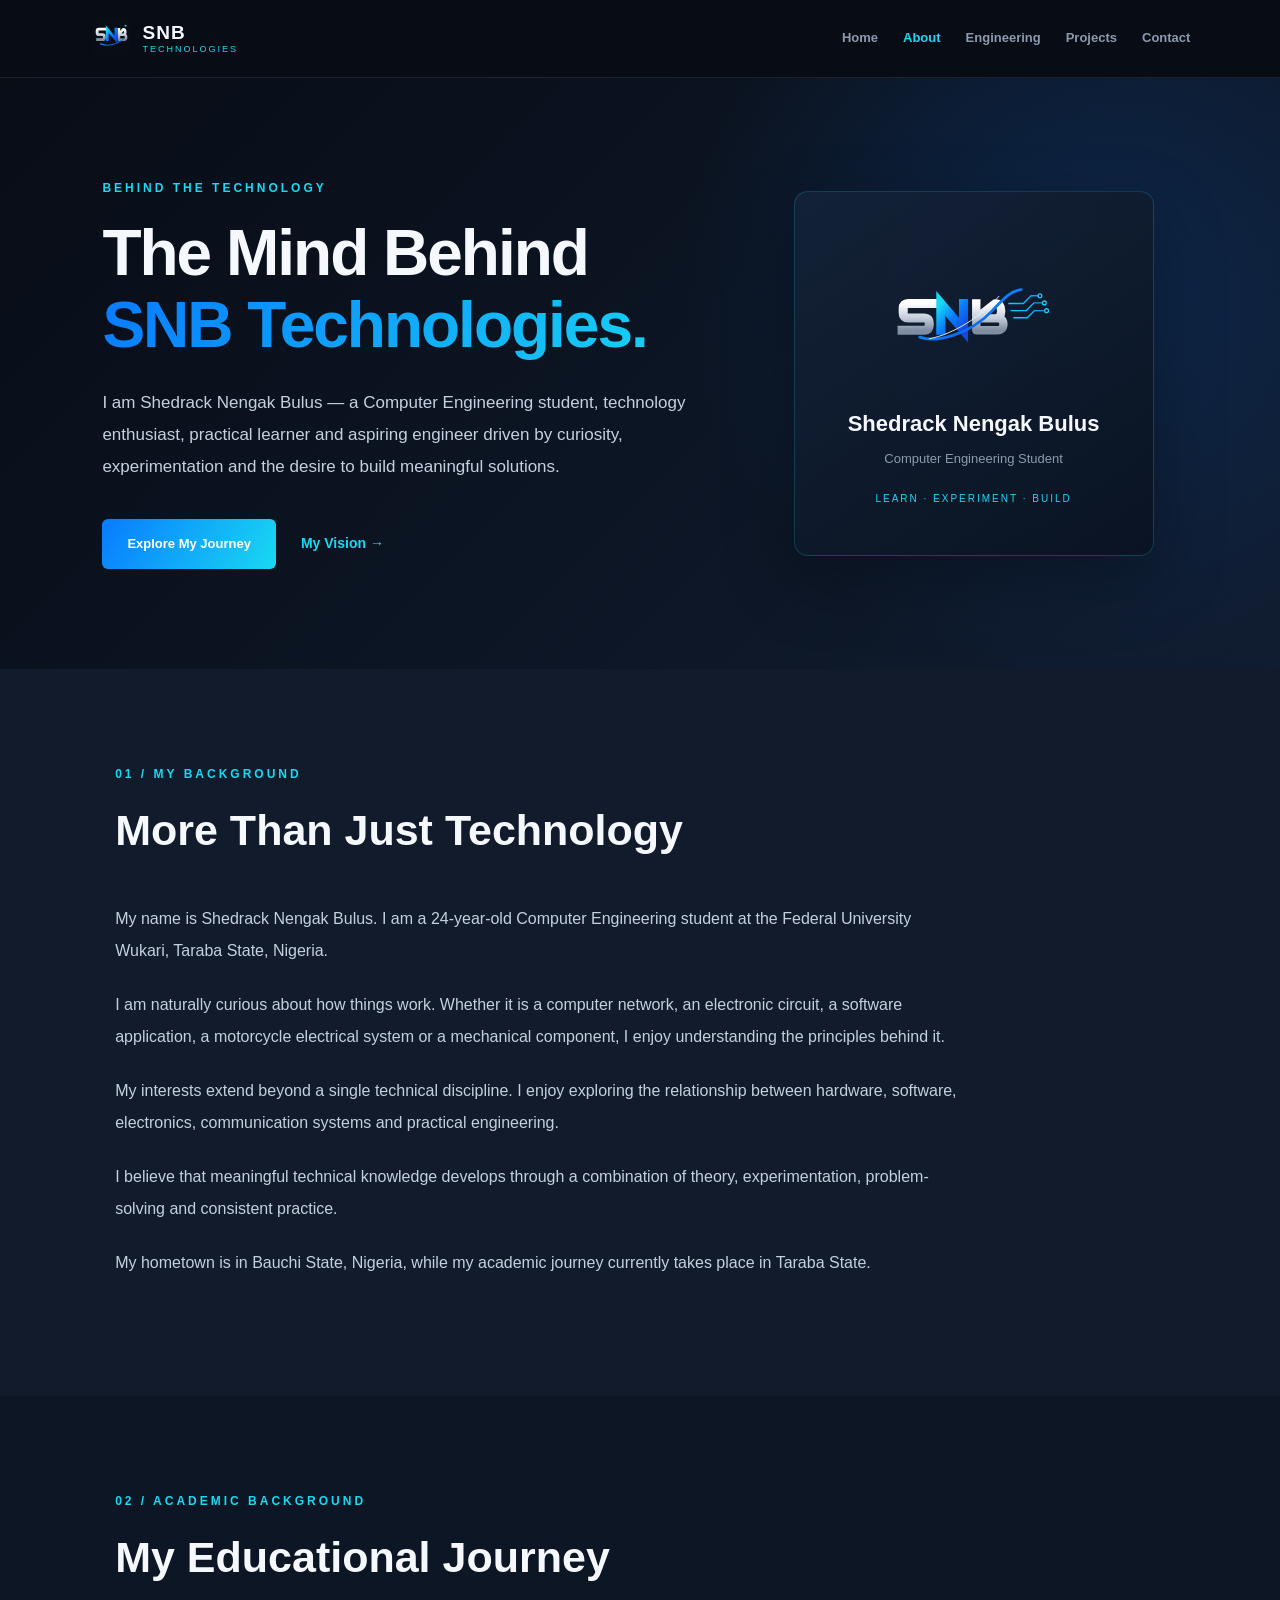
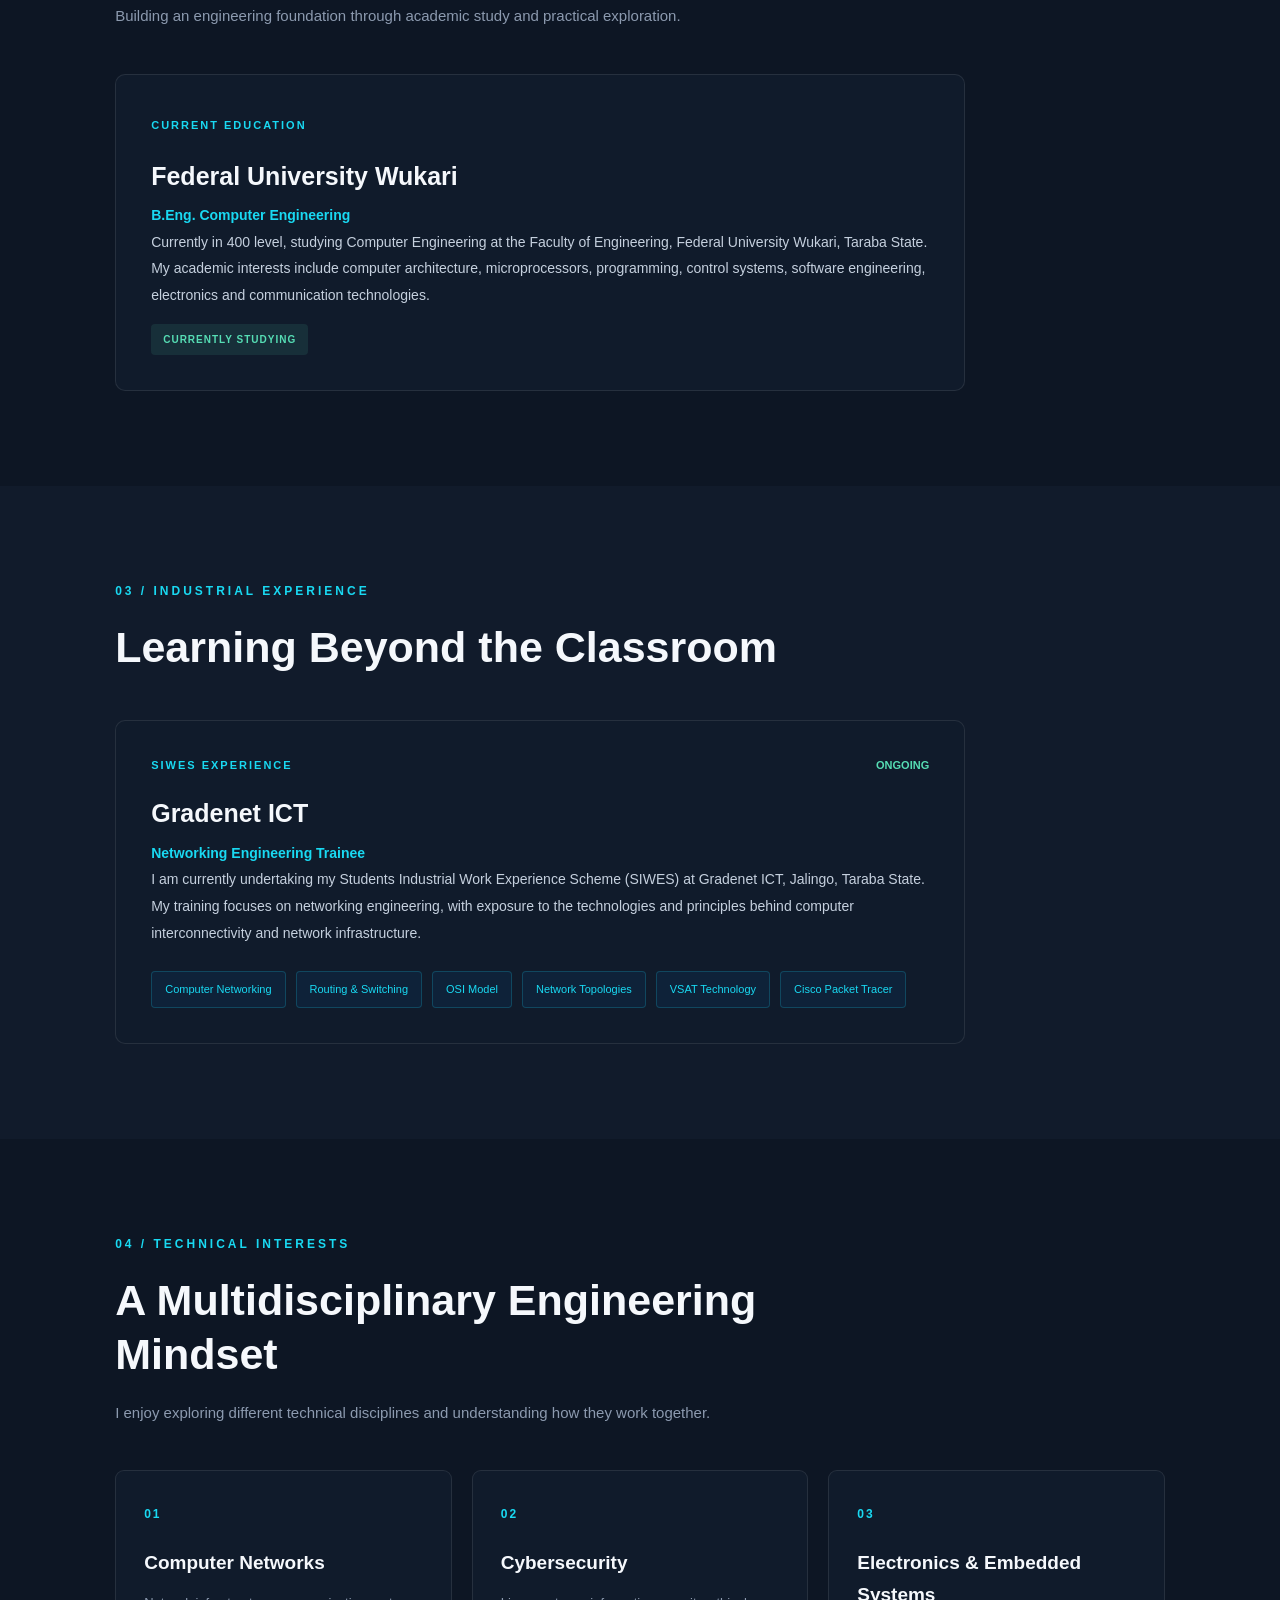
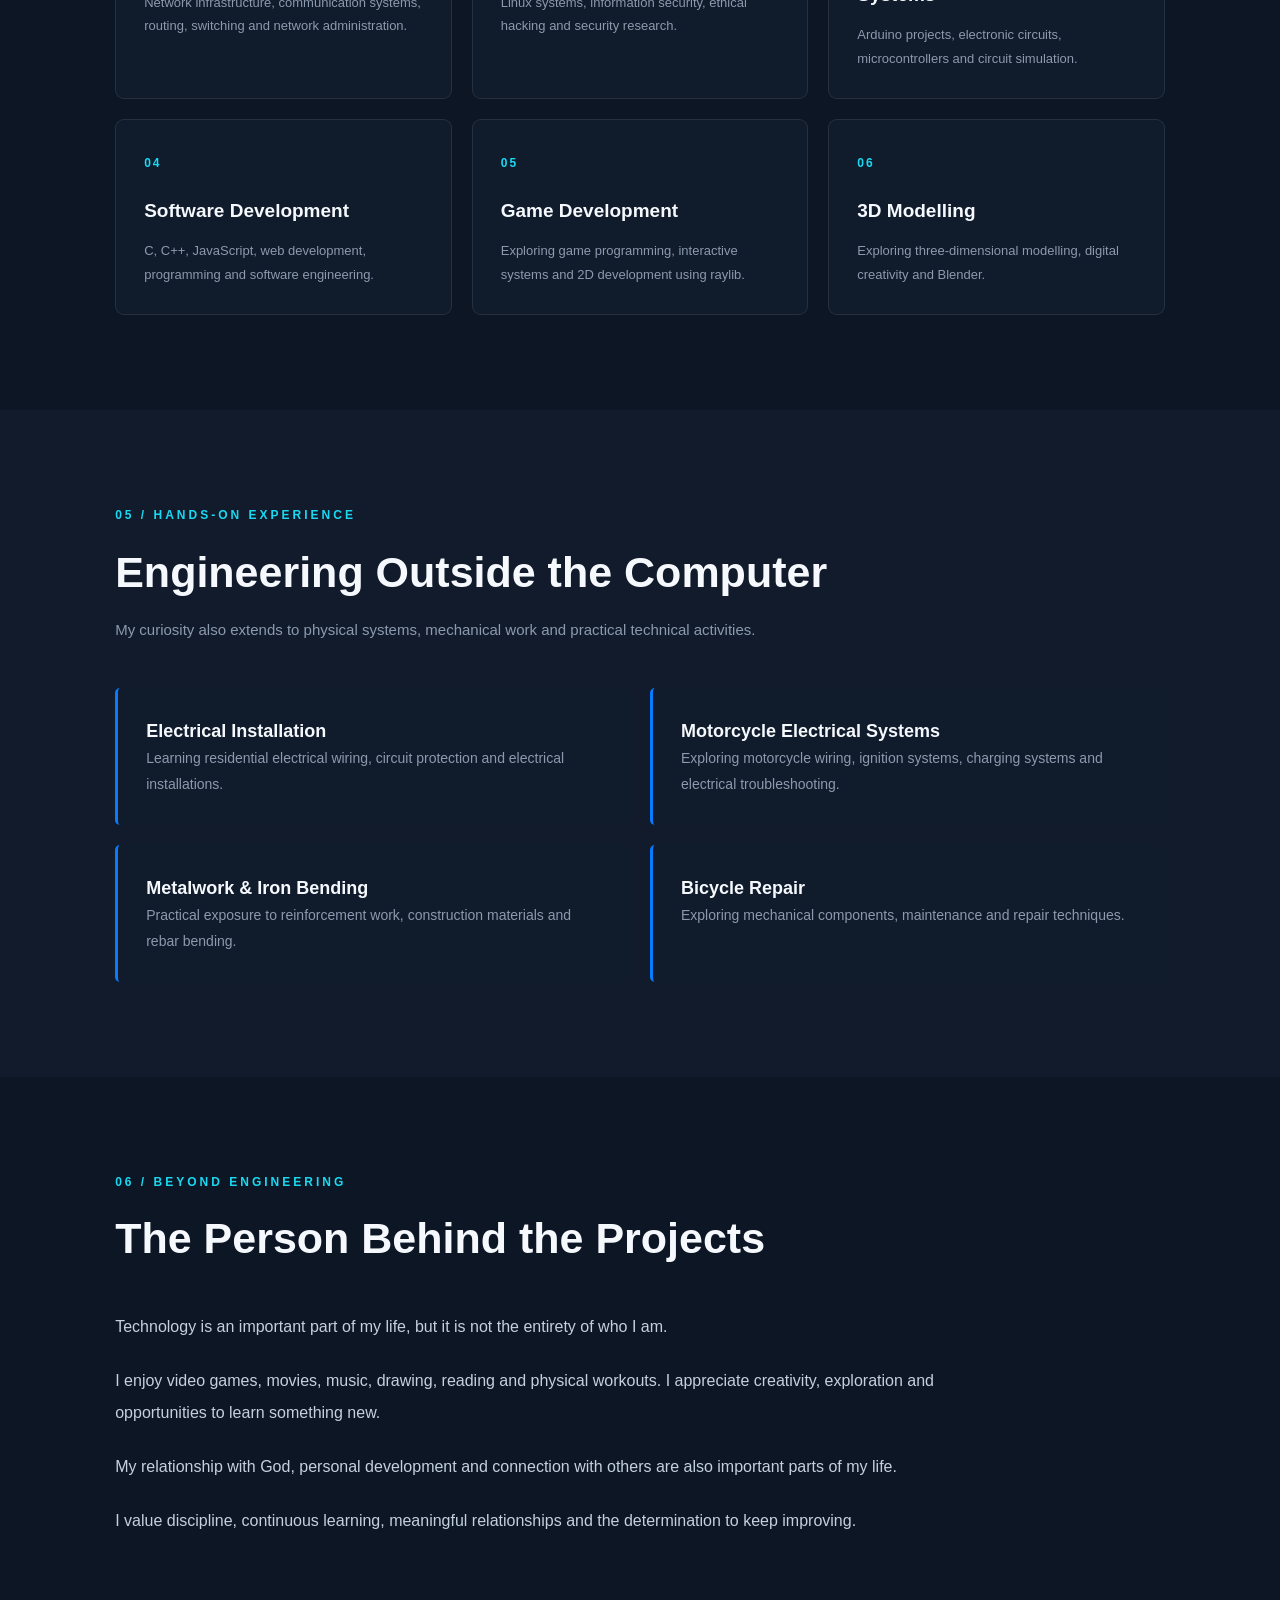
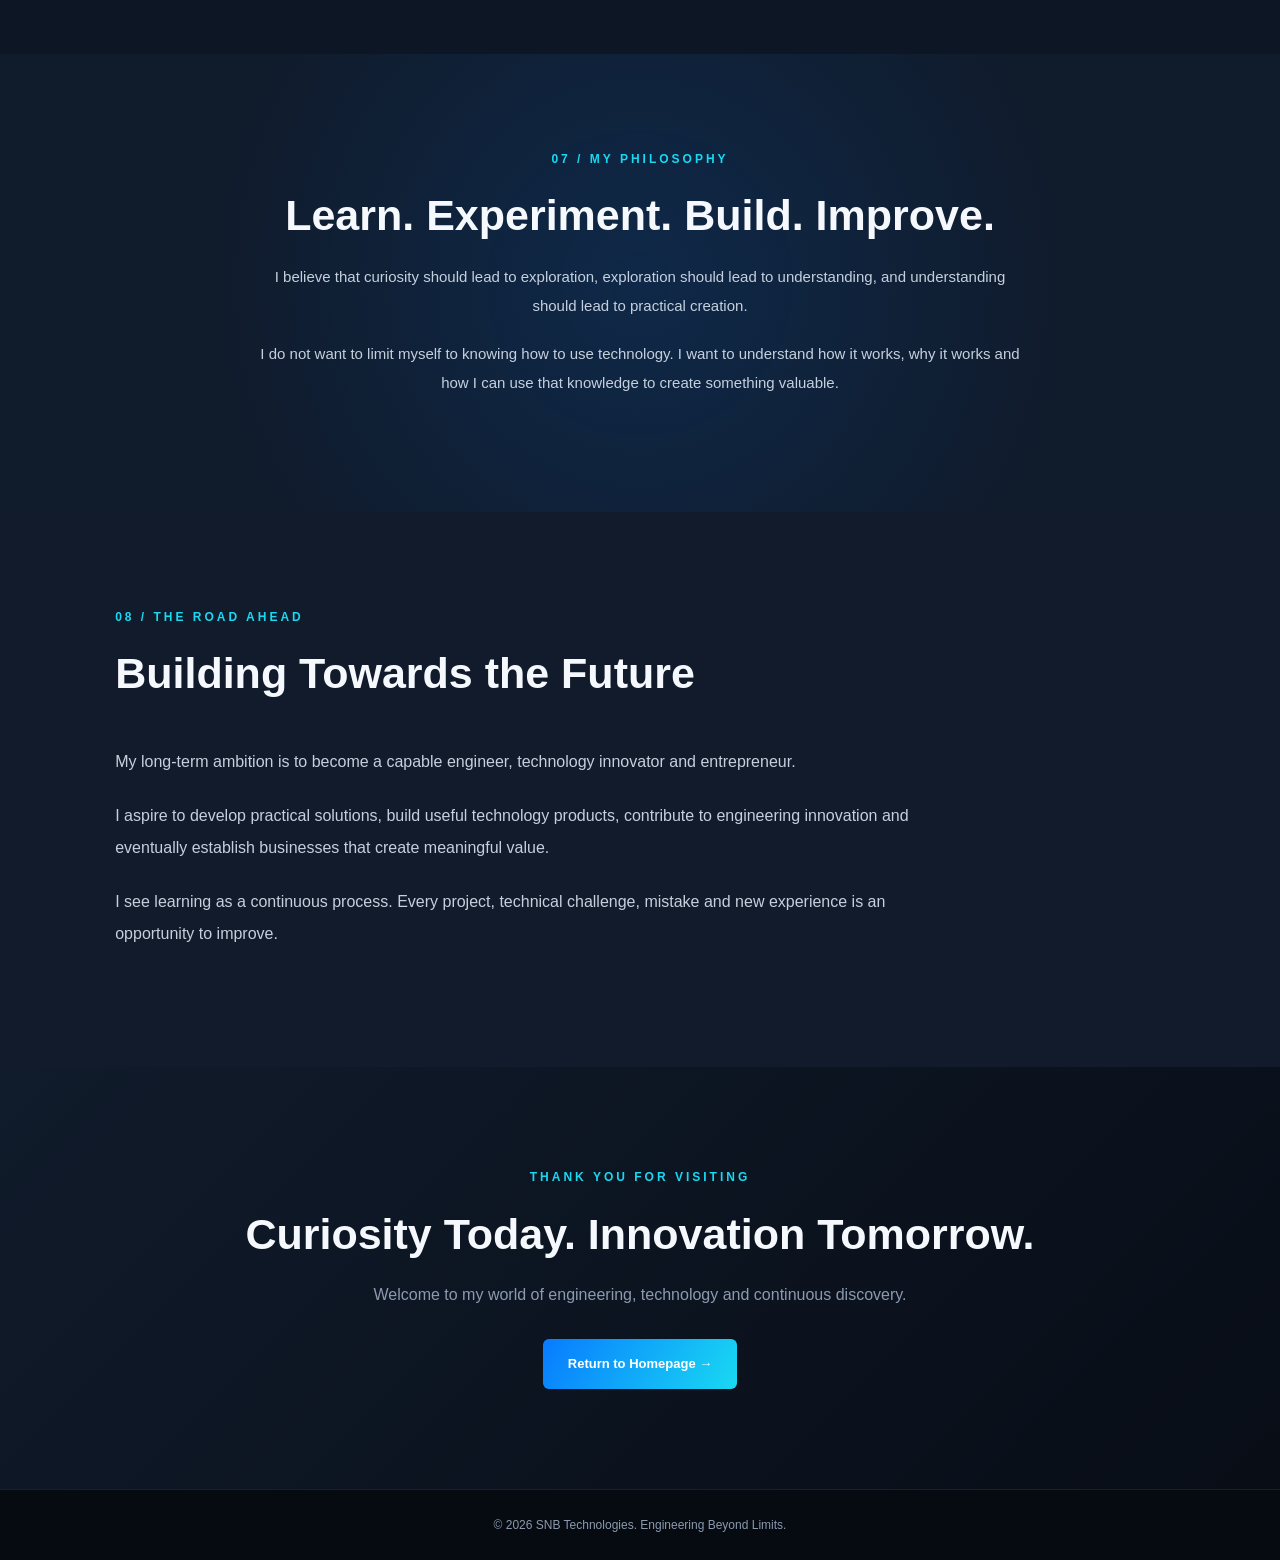
==== commit 89ebe8fb: "Improve homepage professional profile preview" ====
--- a/about/index.html
+++ b/about/index.html
@@ -11,7 +11,7 @@
     <title>About Me | SNB Technologies</title>
 
     <link rel="icon" type="image/svg+xml"
-          href="../assets/images/favicon.svg">
+    href="../assets/images/favicon.svg">
 
     <link rel="stylesheet" href="../css/style.css">
     <link rel="stylesheet" href="../css/about.css">
@@ -19,477 +19,500 @@
 
 <body>
 
-<!-- HEADER -->
-
-<header class="about-header">
-    <a href="../index.html" class="about-brand">
-        <img src="../assets/images/favicon.svg"
-             alt="SNB Technologies">
-        <span>
-            <strong>SNB</strong>
-            <small>TECHNOLOGIES</small>
-        </span>
-    </a>
-
-    <nav class="about-nav">
-        <a href="../index.html">Home</a>
-        <a href="index.html" class="active">About</a>
-        <a href="../index.html#projects">Projects</a>
-        <a href="../index.html#contact">Contact</a>
-    </nav>
-</header>
-
-
-<main>
-
-<!-- HERO -->
-
-<section class="about-hero">
-
-    <div class="about-hero-content">
-
-        <p class="about-eyebrow">
-            BEHIND THE TECHNOLOGY
+    <!-- HEADER -->
+
+    <header class="about-header">
+        <a href="../index.html" class="about-brand">
+            <img src="../assets/images/favicon.svg"
+            alt="SNB Technologies">
+            <span>
+                <strong>SNB</strong>
+                <small>TECHNOLOGIES</small>
+            </span>
+        </a>
+
+
+        <nav class="about-nav">
+            <a href="../index.html">Home</a>
+            <a href="index.html" class="active">About</a>
+            <a href="../index.html#domains">Engineering</a>
+            <a href="../index.html#projects">Projects</a>
+            <a href="../index.html#contact">Contact</a>
+        </nav>
+
+    </header>
+
+
+    <main>
+
+        <!-- HERO -->
+
+        <section class="about-hero">
+
+            <div class="about-hero-content">
+
+                <p class="about-eyebrow">
+                    BEHIND THE TECHNOLOGY
+                </p>
+
+                <h1>
+                    The Mind Behind
+                    <span>SNB Technologies.</span>
+                </h1>
+
+                <p class="about-intro">
+                    I am Shedrack Nengak Bulus — a Computer Engineering
+                    student, technology enthusiast, practical learner
+                    and aspiring engineer driven by curiosity,
+                    experimentation and the desire to build meaningful
+                    solutions.
+                </p>
+
+                <div class="about-hero-actions">
+                    <a href="#journey" class="about-button">
+                        Explore My Journey
+                    </a>
+
+                    <a href="#vision" class="about-secondary">
+                        My Vision →
+                    </a>
+                </div>
+
+            </div>
+
+            <div class="about-hero-visual">
+                <div class="identity-card">
+                    <img src="../assets/images/snb-symbol-transparent.svg"
+                    alt="SNB monogram"
+                    class="identity-symbol">
+
+                    <h2>Shedrack Nengak Bulus</h2>
+
+                    <p>
+                        Computer Engineering Student
+                    </p>
+
+                    <span>LEARN · EXPERIMENT · BUILD</span>
+                </div>
+            </div>
+
+        </section>
+
+
+        <!-- PERSONAL INTRODUCTION -->
+
+        <section class="about-section" id="journey">
+
+            <div class="about-section-heading">
+                <p class="about-eyebrow">
+                    01 / MY BACKGROUND
+                </p>
+                <h2>More Than Just Technology</h2>
+            </div>
+
+            <div class="about-story">
+
+                <p>
+                    My name is Shedrack Nengak Bulus. I am a 24-year-old
+                    Computer Engineering student at the Federal University
+                    Wukari, Taraba State, Nigeria.
+                </p>
+
+                <p>
+                    I am naturally curious about how things work.
+                    Whether it is a computer network, an electronic
+                    circuit, a software application, a motorcycle
+                    electrical system or a mechanical component, I enjoy
+                    understanding the principles behind it.
+                </p>
+
+                <p>
+                    My interests extend beyond a single technical
+                    discipline. I enjoy exploring the relationship
+                    between hardware, software, electronics,
+                    communication systems and practical engineering.
+                </p>
+
+                <p>
+                    I believe that meaningful technical knowledge
+                    develops through a combination of theory,
+                    experimentation, problem-solving and consistent
+                    practice.
+                </p>
+
+                <p>
+                    My hometown is in Bauchi State, Nigeria, while my
+                    academic journey currently takes place in Taraba
+                    State.
+                </p>
+
+            </div>
+
+        </section>
+
+
+        <!-- EDUCATION -->
+
+        <section class="about-section alternate">
+
+            <div class="about-section-heading">
+                <p class="about-eyebrow">
+                    02 / ACADEMIC BACKGROUND
+                </p>
+                <h2>My Educational Journey</h2>
+                <p>
+                    Building an engineering foundation through academic
+                    study and practical exploration.
+                </p>
+            </div>
+
+            <article class="journey-card">
+
+                <span class="card-category">CURRENT EDUCATION</span>
+
+                <h3>Federal University Wukari</h3>
+
+                <p class="card-highlight">
+                    B.Eng. Computer Engineering
+                </p>
+
+                <p>
+                    Currently in 400 level, studying Computer Engineering
+                    at the Faculty of Engineering, Federal University
+                    Wukari, Taraba State.
+                </p>
+
+                <p>
+                    My academic interests include computer architecture,
+                    microprocessors, programming, control systems,
+                    software engineering, electronics and communication
+                    technologies.
+                </p>
+
+                <span class="card-status">CURRENTLY STUDYING</span>
+
+            </article>
+
+        </section>
+
+
+        <!-- SIWES EXPERIENCE -->
+
+        <section class="about-section">
+
+            <div class="about-section-heading">
+                <p class="about-eyebrow">
+                    03 / INDUSTRIAL EXPERIENCE
+                </p>
+                <h2>Learning Beyond the Classroom</h2>
+            </div>
+
+            <article class="experience-card">
+
+                <div class="experience-top">
+                    <span class="card-category">SIWES EXPERIENCE</span>
+                    <span class="experience-status">ONGOING</span>
+                </div>
+
+                <h3>Gradenet ICT</h3>
+
+                <p class="card-highlight">
+                    Networking Engineering Trainee
+                </p>
+
+                <p>
+                    I am currently undertaking my Students Industrial
+                    Work Experience Scheme (SIWES) at Gradenet ICT,
+                    Jalingo, Taraba State.
+                </p>
+
+                <p>
+                    My training focuses on networking engineering,
+                    with exposure to the technologies and principles
+                    behind computer interconnectivity and network
+                    infrastructure.
+                </p>
+
+                <div class="topic-list">
+                    <span>Computer Networking</span>
+                    <span>Routing & Switching</span>
+                    <span>OSI Model</span>
+                    <span>Network Topologies</span>
+                    <span>VSAT Technology</span>
+                    <span>Cisco Packet Tracer</span>
+                </div>
+
+            </article>
+
+        </section>
+
+
+        <!-- ENGINEERING INTERESTS -->
+
+        <section class="about-section alternate">
+
+            <div class="about-section-heading">
+                <p class="about-eyebrow">
+                    04 / TECHNICAL INTERESTS
+                </p>
+                <h2>A Multidisciplinary Engineering Mindset</h2>
+
+                <p>
+                    I enjoy exploring different technical disciplines
+                    and understanding how they work together.
+                </p>
+            </div>
+
+            <div class="interest-grid">
+
+                <article class="interest-card">
+                    <span class="interest-number">01</span>
+                    <h3>Computer Networks</h3>
+                    <p>
+                        Network infrastructure, communication systems,
+                        routing, switching and network administration.
+                    </p>
+                </article>
+
+                <article class="interest-card">
+                    <span class="interest-number">02</span>
+                    <h3>Cybersecurity</h3>
+                    <p>
+                        Linux systems, information security,
+                        ethical hacking and security research.
+                    </p>
+                </article>
+
+                <article class="interest-card">
+                    <span class="interest-number">03</span>
+                    <h3>Electronics & Embedded Systems</h3>
+                    <p>
+                        Arduino projects, electronic circuits,
+                        microcontrollers and circuit simulation.
+                    </p>
+                </article>
+
+                <article class="interest-card">
+                    <span class="interest-number">04</span>
+                    <h3>Software Development</h3>
+                    <p>
+                        C, C++, JavaScript, web development,
+                        programming and software engineering.
+                    </p>
+                </article>
+
+                <article class="interest-card">
+                    <span class="interest-number">05</span>
+                    <h3>Game Development</h3>
+                    <p>
+                        Exploring game programming, interactive
+                        systems and 2D development using raylib.
+                    </p>
+                </article>
+
+                <article class="interest-card">
+                    <span class="interest-number">06</span>
+                    <h3>3D Modelling</h3>
+                    <p>
+                        Exploring three-dimensional modelling,
+                        digital creativity and Blender.
+                    </p>
+                </article>
+
+            </div>
+
+        </section>
+
+
+        <!-- PRACTICAL ENGINEERING -->
+
+        <section class="about-section">
+
+            <div class="about-section-heading">
+                <p class="about-eyebrow">
+                    05 / HANDS-ON EXPERIENCE
+                </p>
+                <h2>Engineering Outside the Computer</h2>
+
+                <p>
+                    My curiosity also extends to physical systems,
+                    mechanical work and practical technical activities.
+                </p>
+            </div>
+
+            <div class="practical-grid">
+
+                <article class="practical-card">
+                    <h3>Electrical Installation</h3>
+                    <p>
+                        Learning residential electrical wiring,
+                        circuit protection and electrical installations.
+                    </p>
+                </article>
+
+                <article class="practical-card">
+                    <h3>Motorcycle Electrical Systems</h3>
+                    <p>
+                        Exploring motorcycle wiring, ignition systems,
+                        charging systems and electrical troubleshooting.
+                    </p>
+                </article>
+
+                <article class="practical-card">
+                    <h3>Metalwork & Iron Bending</h3>
+                    <p>
+                        Practical exposure to reinforcement work,
+                        construction materials and rebar bending.
+                    </p>
+                </article>
+
+                <article class="practical-card">
+                    <h3>Bicycle Repair</h3>
+                    <p>
+                        Exploring mechanical components,
+                        maintenance and repair techniques.
+                    </p>
+                </article>
+
+            </div>
+
+        </section>
+
+
+        <!-- PERSONAL SIDE -->
+
+        <section class="about-section alternate">
+
+            <div class="about-section-heading">
+                <p class="about-eyebrow">
+                    06 / BEYOND ENGINEERING
+                </p>
+                <h2>The Person Behind the Projects</h2>
+            </div>
+
+            <div class="about-story">
+
+                <p>
+                    Technology is an important part of my life,
+                    but it is not the entirety of who I am.
+                </p>
+
+                <p>
+                    I enjoy video games, movies, music, drawing,
+                    reading and physical workouts. I appreciate
+                    creativity, exploration and opportunities to
+                    learn something new.
+                </p>
+
+                <p>
+                    My relationship with God, personal development
+                    and connection with others are also important
+                    parts of my life.
+                </p>
+
+                <p>
+                    I value discipline, continuous learning,
+                    meaningful relationships and the determination
+                    to keep improving.
+                </p>
+
+            </div>
+
+        </section>
+
+
+        <!-- PERSONAL PHILOSOPHY -->
+
+        <section class="about-section philosophy" id="vision">
+
+            <p class="about-eyebrow">
+                07 / MY PHILOSOPHY
+            </p>
+
+            <h2>Learn. Experiment. Build. Improve.</h2>
+
+            <p>
+                I believe that curiosity should lead to exploration,
+                exploration should lead to understanding, and
+                understanding should lead to practical creation.
+            </p>
+
+            <p>
+                I do not want to limit myself to knowing how to use
+                technology. I want to understand how it works,
+                why it works and how I can use that knowledge
+                to create something valuable.
+            </p>
+
+        </section>
+
+
+        <!-- FUTURE VISION -->
+
+        <section class="about-section">
+
+            <div class="about-section-heading">
+                <p class="about-eyebrow">
+                    08 / THE ROAD AHEAD
+                </p>
+                <h2>Building Towards the Future</h2>
+            </div>
+
+            <div class="about-story">
+
+                <p>
+                    My long-term ambition is to become a capable
+                    engineer, technology innovator and entrepreneur.
+                </p>
+
+                <p>
+                    I aspire to develop practical solutions,
+                    build useful technology products, contribute
+                    to engineering innovation and eventually
+                    establish businesses that create meaningful value.
+                </p>
+
+                <p>
+                    I see learning as a continuous process.
+                    Every project, technical challenge, mistake
+                    and new experience is an opportunity to improve.
+                </p>
+
+            </div>
+
+        </section>
+
+
+        <!-- CLOSING -->
+
+        <section class="about-closing" id="contact">
+
+            <p class="about-eyebrow">
+                THANK YOU FOR VISITING
+            </p>
+
+            <h2>Curiosity Today. Innovation Tomorrow.</h2>
+
+            <p>
+                Welcome to my world of engineering,
+                technology and continuous discovery.
+            </p>
+
+            <a href="../index.html" class="about-button">
+                Return to Homepage →
+            </a>
+
+        </section>
+
+    </main>
+
+
+    <footer class="about-footer">
+        <p>
+            © 2026 SNB Technologies.
+            Engineering Beyond Limits.
         </p>
-
-        <h1>
-            The Mind Behind
-            <span>SNB Technologies.</span>
-        </h1>
-
-        <p class="about-intro">
-            I am Shedrack Nengak Bulus — a Computer Engineering
-            student, technology enthusiast, practical learner
-            and aspiring engineer driven by curiosity,
-            experimentation and the desire to build meaningful
-            solutions.
-        </p>
-
-        <div class="about-hero-actions">
-            <a href="#journey" class="about-button">
-                Explore My Journey
-            </a>
-
-            <a href="#vision" class="about-secondary">
-                My Vision →
-            </a>
-        </div>
-
-    </div>
-
-    <div class="about-hero-visual">
-        <div class="identity-card">
-            <img src="../assets/images/favicon.svg"
-                 alt="SNB monogram"
-                 class="identity-symbol">
-
-            <h2>Shedrack Nengak Bulus</h2>
-
-            <p>Computer Engineering Student</p>
-
-            <span>LEARN · EXPERIMENT · BUILD</span>
-        </div>
-    </div>
-
-</section>
-
-
-<!-- PERSONAL INTRODUCTION -->
-
-<section class="about-section" id="journey">
-
-    <div class="about-section-heading">
-        <p class="about-eyebrow">01 / MY BACKGROUND</p>
-        <h2>More Than Just Technology</h2>
-    </div>
-
-    <div class="about-story">
-
-        <p>
-            My name is Shedrack Nengak Bulus. I am a 24-year-old
-            Computer Engineering student at the Federal University
-            Wukari, Taraba State, Nigeria.
-        </p>
-
-        <p>
-            I am naturally curious about how things work.
-            Whether it is a computer network, an electronic
-            circuit, a software application, a motorcycle
-            electrical system or a mechanical component, I enjoy
-            understanding the principles behind it.
-        </p>
-
-        <p>
-            My interests extend beyond a single technical
-            discipline. I enjoy exploring the relationship
-            between hardware, software, electronics,
-            communication systems and practical engineering.
-        </p>
-
-        <p>
-            I believe that meaningful technical knowledge
-            develops through a combination of theory,
-            experimentation, problem-solving and consistent
-            practice.
-        </p>
-
-        <p>
-            My hometown is in Bauchi State, Nigeria, while my
-            academic journey currently takes place in Taraba
-            State.
-        </p>
-
-    </div>
-
-</section>
-
-
-<!-- EDUCATION -->
-
-<section class="about-section alternate">
-
-    <div class="about-section-heading">
-        <p class="about-eyebrow">02 / ACADEMIC BACKGROUND</p>
-        <h2>My Educational Journey</h2>
-        <p>
-            Building an engineering foundation through academic
-            study and practical exploration.
-        </p>
-    </div>
-
-    <article class="journey-card">
-
-        <span class="card-category">CURRENT EDUCATION</span>
-
-        <h3>Federal University Wukari</h3>
-
-        <p class="card-highlight">
-            B.Eng. Computer Engineering
-        </p>
-
-        <p>
-            Currently in 400 level, studying Computer Engineering
-            at the Faculty of Engineering, Federal University
-            Wukari, Taraba State.
-        </p>
-
-        <p>
-            My academic interests include computer architecture,
-            microprocessors, programming, control systems,
-            software engineering, electronics and communication
-            technologies.
-        </p>
-
-        <span class="card-status">CURRENTLY STUDYING</span>
-
-    </article>
-
-</section>
-
-
-<!-- SIWES EXPERIENCE -->
-
-<section class="about-section">
-
-    <div class="about-section-heading">
-        <p class="about-eyebrow">03 / INDUSTRIAL EXPERIENCE</p>
-        <h2>Learning Beyond the Classroom</h2>
-    </div>
-
-    <article class="experience-card">
-
-        <div class="experience-top">
-            <span class="card-category">SIWES EXPERIENCE</span>
-            <span class="experience-status">ONGOING</span>
-        </div>
-
-        <h3>Gradenet ICT</h3>
-
-        <p class="card-highlight">
-            Networking Engineering Trainee
-        </p>
-
-        <p>
-            I am currently undertaking my Students Industrial
-            Work Experience Scheme (SIWES) at Gradenet ICT,
-            Jalingo, Taraba State.
-        </p>
-
-        <p>
-            My training focuses on networking engineering,
-            with exposure to the technologies and principles
-            behind computer interconnectivity and network
-            infrastructure.
-        </p>
-
-        <div class="topic-list">
-            <span>Computer Networking</span>
-            <span>Routing & Switching</span>
-            <span>OSI Model</span>
-            <span>Network Topologies</span>
-            <span>VSAT Technology</span>
-            <span>Cisco Packet Tracer</span>
-        </div>
-
-    </article>
-
-</section>
-
-
-<!-- ENGINEERING INTERESTS -->
-
-<section class="about-section alternate">
-
-    <div class="about-section-heading">
-        <p class="about-eyebrow">04 / TECHNICAL INTERESTS</p>
-        <h2>A Multidisciplinary Engineering Mindset</h2>
-
-        <p>
-            I enjoy exploring different technical disciplines
-            and understanding how they work together.
-        </p>
-    </div>
-
-    <div class="interest-grid">
-
-        <article class="interest-card">
-            <span class="interest-number">01</span>
-            <h3>Computer Networks</h3>
-            <p>
-                Network infrastructure, communication systems,
-                routing, switching and network administration.
-            </p>
-        </article>
-
-        <article class="interest-card">
-            <span class="interest-number">02</span>
-            <h3>Cybersecurity</h3>
-            <p>
-                Linux systems, information security,
-                ethical hacking and security research.
-            </p>
-        </article>
-
-        <article class="interest-card">
-            <span class="interest-number">03</span>
-            <h3>Electronics & Embedded Systems</h3>
-            <p>
-                Arduino projects, electronic circuits,
-                microcontrollers and circuit simulation.
-            </p>
-        </article>
-
-        <article class="interest-card">
-            <span class="interest-number">04</span>
-            <h3>Software Development</h3>
-            <p>
-                C, C++, JavaScript, web development,
-                programming and software engineering.
-            </p>
-        </article>
-
-        <article class="interest-card">
-            <span class="interest-number">05</span>
-            <h3>Game Development</h3>
-            <p>
-                Exploring game programming, interactive
-                systems and 2D development using raylib.
-            </p>
-        </article>
-
-        <article class="interest-card">
-            <span class="interest-number">06</span>
-            <h3>3D Modelling</h3>
-            <p>
-                Exploring three-dimensional modelling,
-                digital creativity and Blender.
-            </p>
-        </article>
-
-    </div>
-
-</section>
-
-
-<!-- PRACTICAL ENGINEERING -->
-
-<section class="about-section">
-
-    <div class="about-section-heading">
-        <p class="about-eyebrow">05 / HANDS-ON EXPERIENCE</p>
-        <h2>Engineering Outside the Computer</h2>
-
-        <p>
-            My curiosity also extends to physical systems,
-            mechanical work and practical technical activities.
-        </p>
-    </div>
-
-    <div class="practical-grid">
-
-        <article class="practical-card">
-            <h3>Electrical Installation</h3>
-            <p>
-                Learning residential electrical wiring,
-                circuit protection and electrical installations.
-            </p>
-        </article>
-
-        <article class="practical-card">
-            <h3>Motorcycle Electrical Systems</h3>
-            <p>
-                Exploring motorcycle wiring, ignition systems,
-                charging systems and electrical troubleshooting.
-            </p>
-        </article>
-
-        <article class="practical-card">
-            <h3>Metalwork & Iron Bending</h3>
-            <p>
-                Practical exposure to reinforcement work,
-                construction materials and rebar bending.
-            </p>
-        </article>
-
-        <article class="practical-card">
-            <h3>Bicycle Repair</h3>
-            <p>
-                Exploring mechanical components,
-                maintenance and repair techniques.
-            </p>
-        </article>
-
-    </div>
-
-</section>
-
-
-<!-- PERSONAL SIDE -->
-
-<section class="about-section alternate">
-
-    <div class="about-section-heading">
-        <p class="about-eyebrow">06 / BEYOND ENGINEERING</p>
-        <h2>The Person Behind the Projects</h2>
-    </div>
-
-    <div class="about-story">
-
-        <p>
-            Technology is an important part of my life,
-            but it is not the entirety of who I am.
-        </p>
-
-        <p>
-            I enjoy video games, movies, music, drawing,
-            reading and physical workouts. I appreciate
-            creativity, exploration and opportunities to
-            learn something new.
-        </p>
-
-        <p>
-            My relationship with God, personal development
-            and connection with others are also important
-            parts of my life.
-        </p>
-
-        <p>
-            I value discipline, continuous learning,
-            meaningful relationships and the determination
-            to keep improving.
-        </p>
-
-    </div>
-
-</section>
-
-
-<!-- PERSONAL PHILOSOPHY -->
-
-<section class="about-section philosophy" id="vision">
-
-    <p class="about-eyebrow">07 / MY PHILOSOPHY</p>
-
-    <h2>Learn. Experiment. Build. Improve.</h2>
-
-    <p>
-        I believe that curiosity should lead to exploration,
-        exploration should lead to understanding, and
-        understanding should lead to practical creation.
-    </p>
-
-    <p>
-        I do not want to limit myself to knowing how to use
-        technology. I want to understand how it works,
-        why it works and how I can use that knowledge
-        to create something valuable.
-    </p>
-
-</section>
-
-
-<!-- FUTURE VISION -->
-
-<section class="about-section">
-
-    <div class="about-section-heading">
-        <p class="about-eyebrow">08 / THE ROAD AHEAD</p>
-        <h2>Building Towards the Future</h2>
-    </div>
-
-    <div class="about-story">
-
-        <p>
-            My long-term ambition is to become a capable
-            engineer, technology innovator and entrepreneur.
-        </p>
-
-        <p>
-            I aspire to develop practical solutions,
-            build useful technology products, contribute
-            to engineering innovation and eventually
-            establish businesses that create meaningful value.
-        </p>
-
-        <p>
-            I see learning as a continuous process.
-            Every project, technical challenge, mistake
-            and new experience is an opportunity to improve.
-        </p>
-
-    </div>
-
-</section>
-
-
-<!-- CLOSING -->
-
-<section class="about-closing" id="contact">
-
-    <p class="about-eyebrow">THANK YOU FOR VISITING</p>
-
-    <h2>Curiosity Today. Innovation Tomorrow.</h2>
-
-    <p>
-        Welcome to my world of engineering,
-        technology and continuous discovery.
-    </p>
-
-    <a href="../index.html" class="about-button">
-        Return to Homepage →
-    </a>
-
-</section>
-
-</main>
-
-
-<footer class="about-footer">
-    <p>
-        © 2026 SNB Technologies.
-        Engineering Beyond Limits.
-    </p>
-</footer>
+    </footer>
 
 </body>
-</html>
+</html>
--- a/css/style.css
+++ b/css/style.css
@@ -1,4 +1,3 @@
-
 /* =========================================
    SNB TECHNOLOGIES
    SPRINT 2.2 — VISUAL DESIGN SYSTEM
@@ -64,7 +63,7 @@
     color: var(--text);
     line-height: 1.7;
     transition: background var(--transition),
-                color var(--transition);
+    color var(--transition);
 }
 
 a {
@@ -123,9 +122,9 @@
     height: 45px;
 
     background: linear-gradient(
-        135deg,
-        #2563EB,
-        #38BDF8
+    135deg,
+    #2563EB,
+    #38BDF8
     );
 
     color: #FFFFFF;
@@ -258,7 +257,7 @@
     font-weight: 700;
 
     transition: transform var(--transition),
-                background var(--transition);
+    background var(--transition);
 }
 
 .btn:hover {
@@ -325,11 +324,12 @@
     justify-content: center;
     align-items: center;
 
-    background: linear-gradient(
-        135deg,
-        var(--primary),
-        var(--accent)
-    );
+    /*background: linear-gradient(
+    135deg,
+    var(--primary),
+    var(--accent)
+    );*/
+    background-color: transparent;
 
     color: white;
     font-size: 24px;
@@ -463,7 +463,7 @@
     background: var(--surface);
 
     transition: transform var(--transition),
-                border-color var(--transition);
+    border-color var(--transition);
 }
 
 .domain-card:hover {
@@ -772,7 +772,7 @@
     border: 1px solid var(--border);
     border-radius: 12px;
     transition: border-color var(--transition),
-                transform var(--transition);
+    transform var(--transition);
 }
 
 .profile-info-card:hover {
@@ -859,3 +859,34 @@
     letter-spacing: 2px;
     color: var(--accent);
 }
+
+/* =========================================
+   HOMEPAGE PROFILE INTEREST TAGS
+   SPRINT 3.5.2
+   ========================================= */
+
+.profile-main .topic-list {
+    display: flex;
+    flex-wrap: wrap;
+    gap: 10px;
+    margin: 25px 0 30px;
+}
+
+.profile-main .topic-list span {
+    display: inline-block;
+    padding: 8px 13px;
+    border: 1px solid rgba(25, 217, 242, 0.25);
+    border-radius: 4px;
+    background: rgba(8, 123, 255, 0.08);
+    color: #19D9F2;
+    font-size: 11px;
+    font-weight: 600;
+    letter-spacing: 0.4px;
+    transition: 0.3s ease;
+}
+
+.profile-main .topic-list span:hover {
+    background: rgba(8, 123, 255, 0.18);
+    border-color: #19D9F2;
+    transform: translateY(-2px);
+}
--- a/css/about.css
+++ b/css/about.css
@@ -1,4 +1,3 @@
-
 /* =========================================
    SNB TECHNOLOGIES
    ABOUT PAGE — SPRINT 3.4
@@ -21,7 +20,7 @@
     --about-border: rgba(255,255,255,0.09);
 
     --about-gradient:
-        linear-gradient(120deg, #087BFF, #19D9F2);
+    linear-gradient(120deg, #087BFF, #19D9F2);
 }
 
 /* 2. GLOBAL RESET */
@@ -128,16 +127,16 @@
     gap: 55px;
 
     background:
-        radial-gradient(
-            circle at 85% 35%,
-            rgba(8,123,255,0.16),
-            transparent 35%
-        ),
-        linear-gradient(
-            135deg,
-            #080D16,
-            #101C30
-        );
+    radial-gradient(
+    circle at 85% 35%,
+    rgba(8,123,255,0.16),
+    transparent 35%
+    ),
+    linear-gradient(
+    135deg,
+    #080D16,
+    #101C30
+    );
 }
 
 .about-eyebrow {
@@ -217,20 +216,19 @@
     border-radius: 14px;
 
     background:
-        linear-gradient(
-            145deg,
-            rgba(20,34,56,0.95),
-            rgba(10,19,33,0.95)
-        );
+    linear-gradient(
+    145deg,
+    rgba(20,34,56,0.95),
+    rgba(10,19,33,0.95)
+    );
 
     box-shadow: 0 25px 70px rgba(0,0,0,0.3);
 }
 
 .identity-symbol {
-    width: 115px;
-    height: 115px;
+    width: 155px;
+    height: 155px;
     object-fit: contain;
-    margin-bottom: 20px;
 }
 
 .identity-card h2 {
@@ -453,12 +451,12 @@
 .philosophy {
     text-align: center;
     background:
-        radial-gradient(
-            circle at center,
-            rgba(8,123,255,0.14),
-            transparent 65%
-        ),
-        #101B2B;
+    radial-gradient(
+    circle at center,
+    rgba(8,123,255,0.14),
+    transparent 65%
+    ),
+    #101B2B;
 }
 
 .philosophy p:not(.about-eyebrow) {
@@ -475,11 +473,11 @@
     text-align: center;
 
     background:
-        linear-gradient(
-            135deg,
-            #101B2B,
-            #080D16
-        );
+    linear-gradient(
+    135deg,
+    #101B2B,
+    #080D16
+    );
 }
 
 .about-closing p:not(.about-eyebrow) {
@@ -610,4 +608,4 @@
         transition-duration: 0.01ms !important;
         animation-duration: 0.01ms !important;
     }
-}
+}
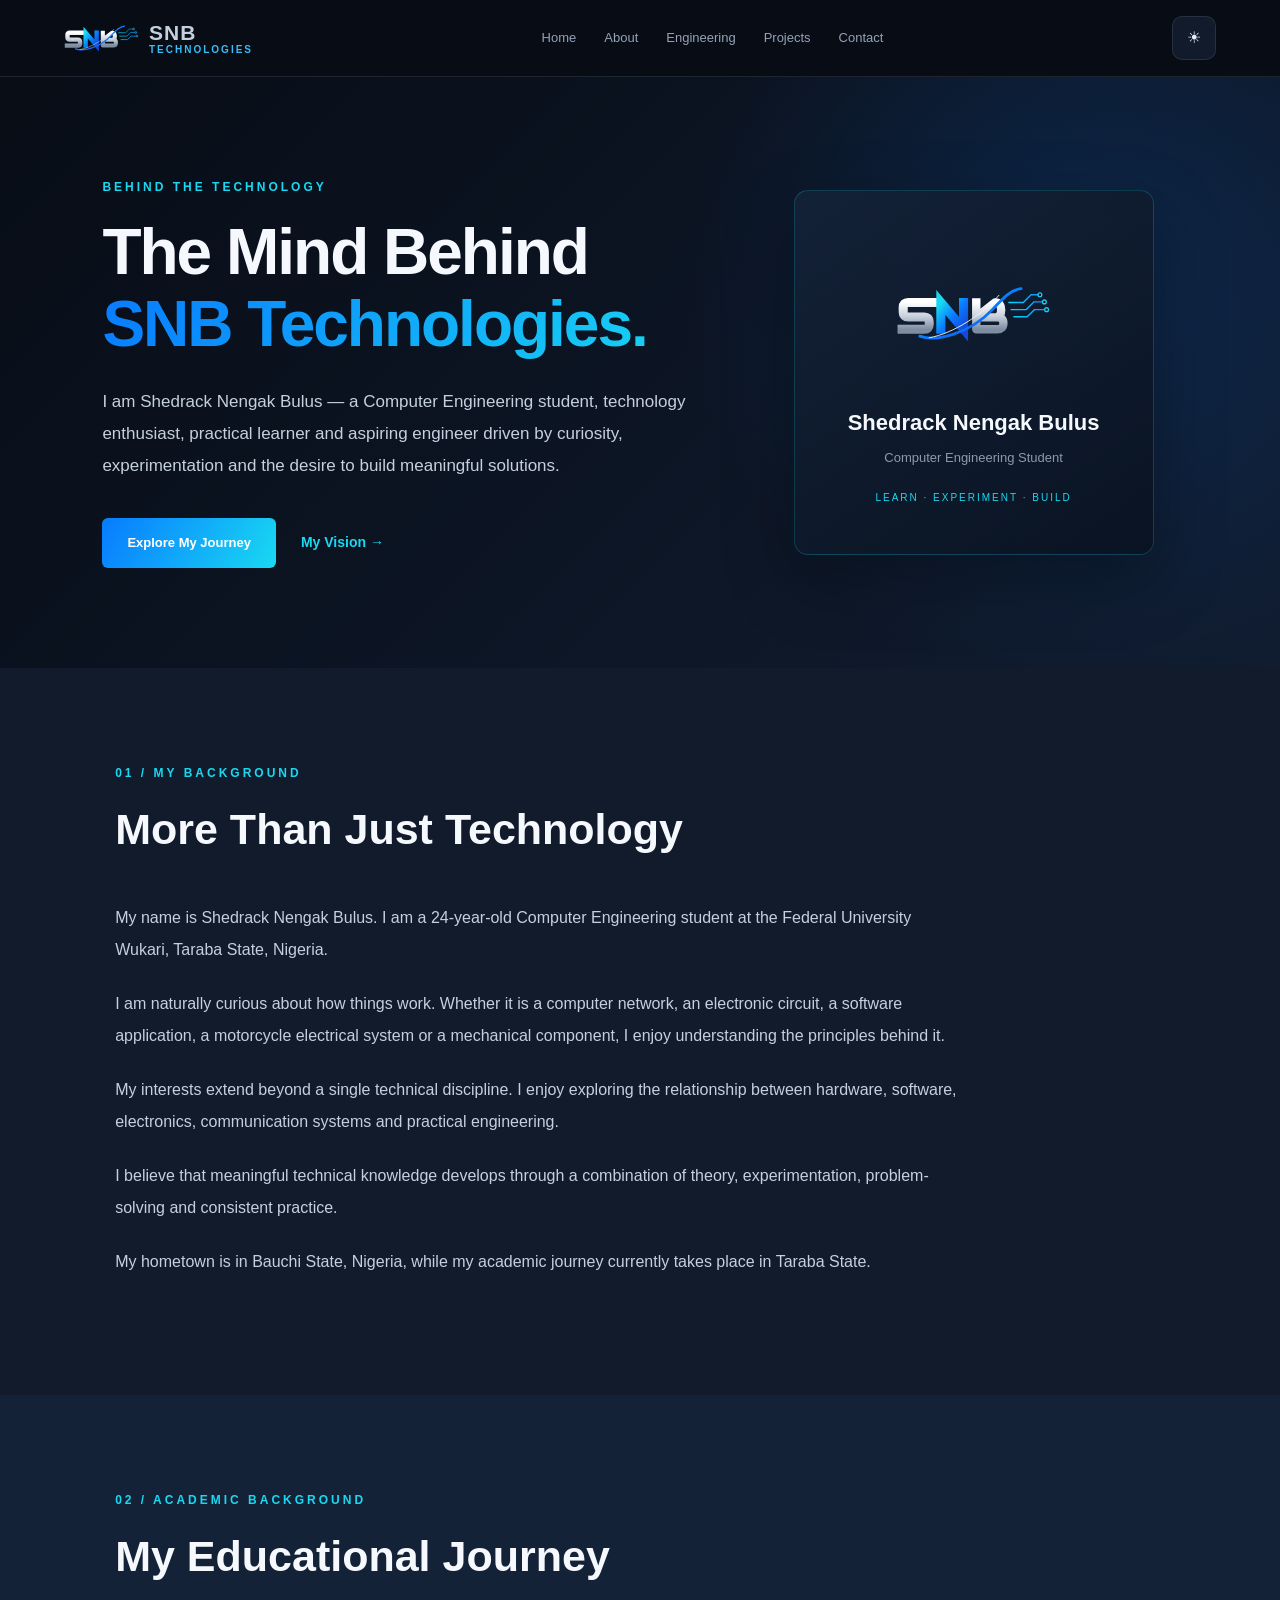
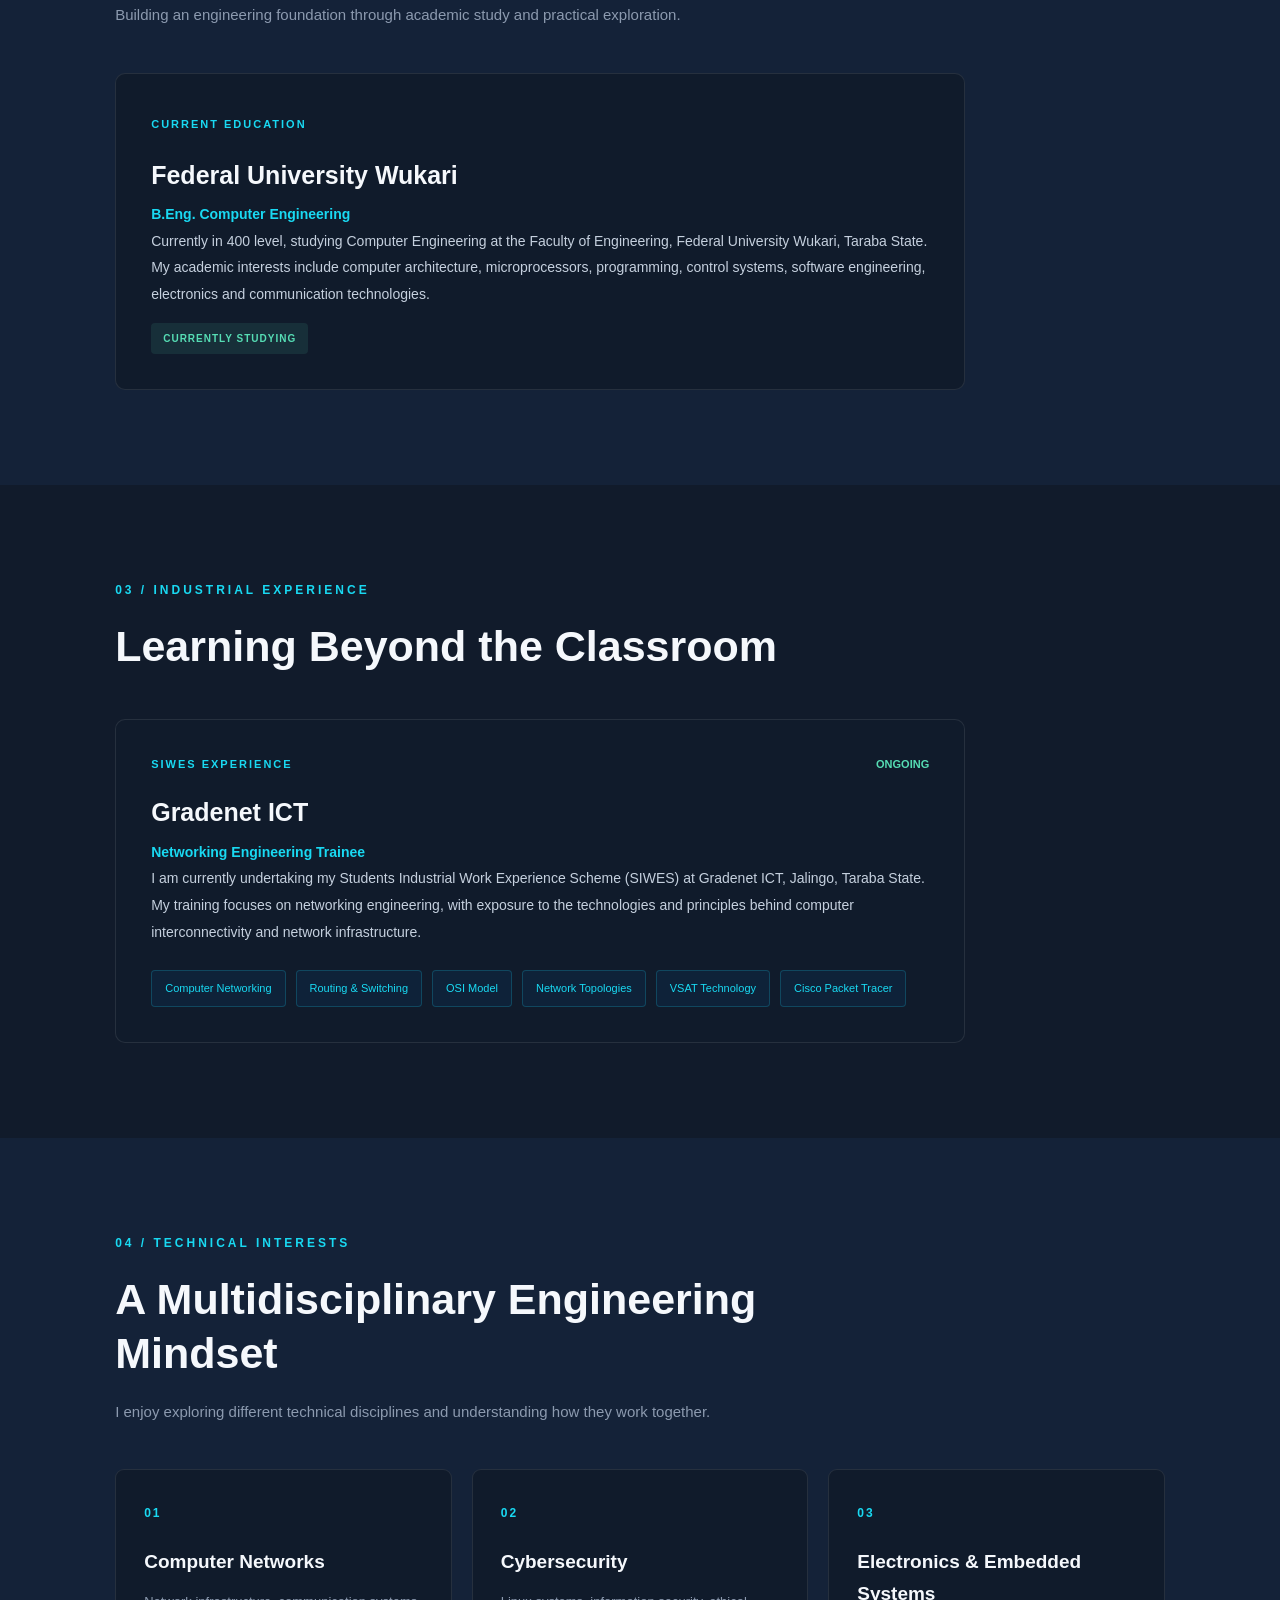
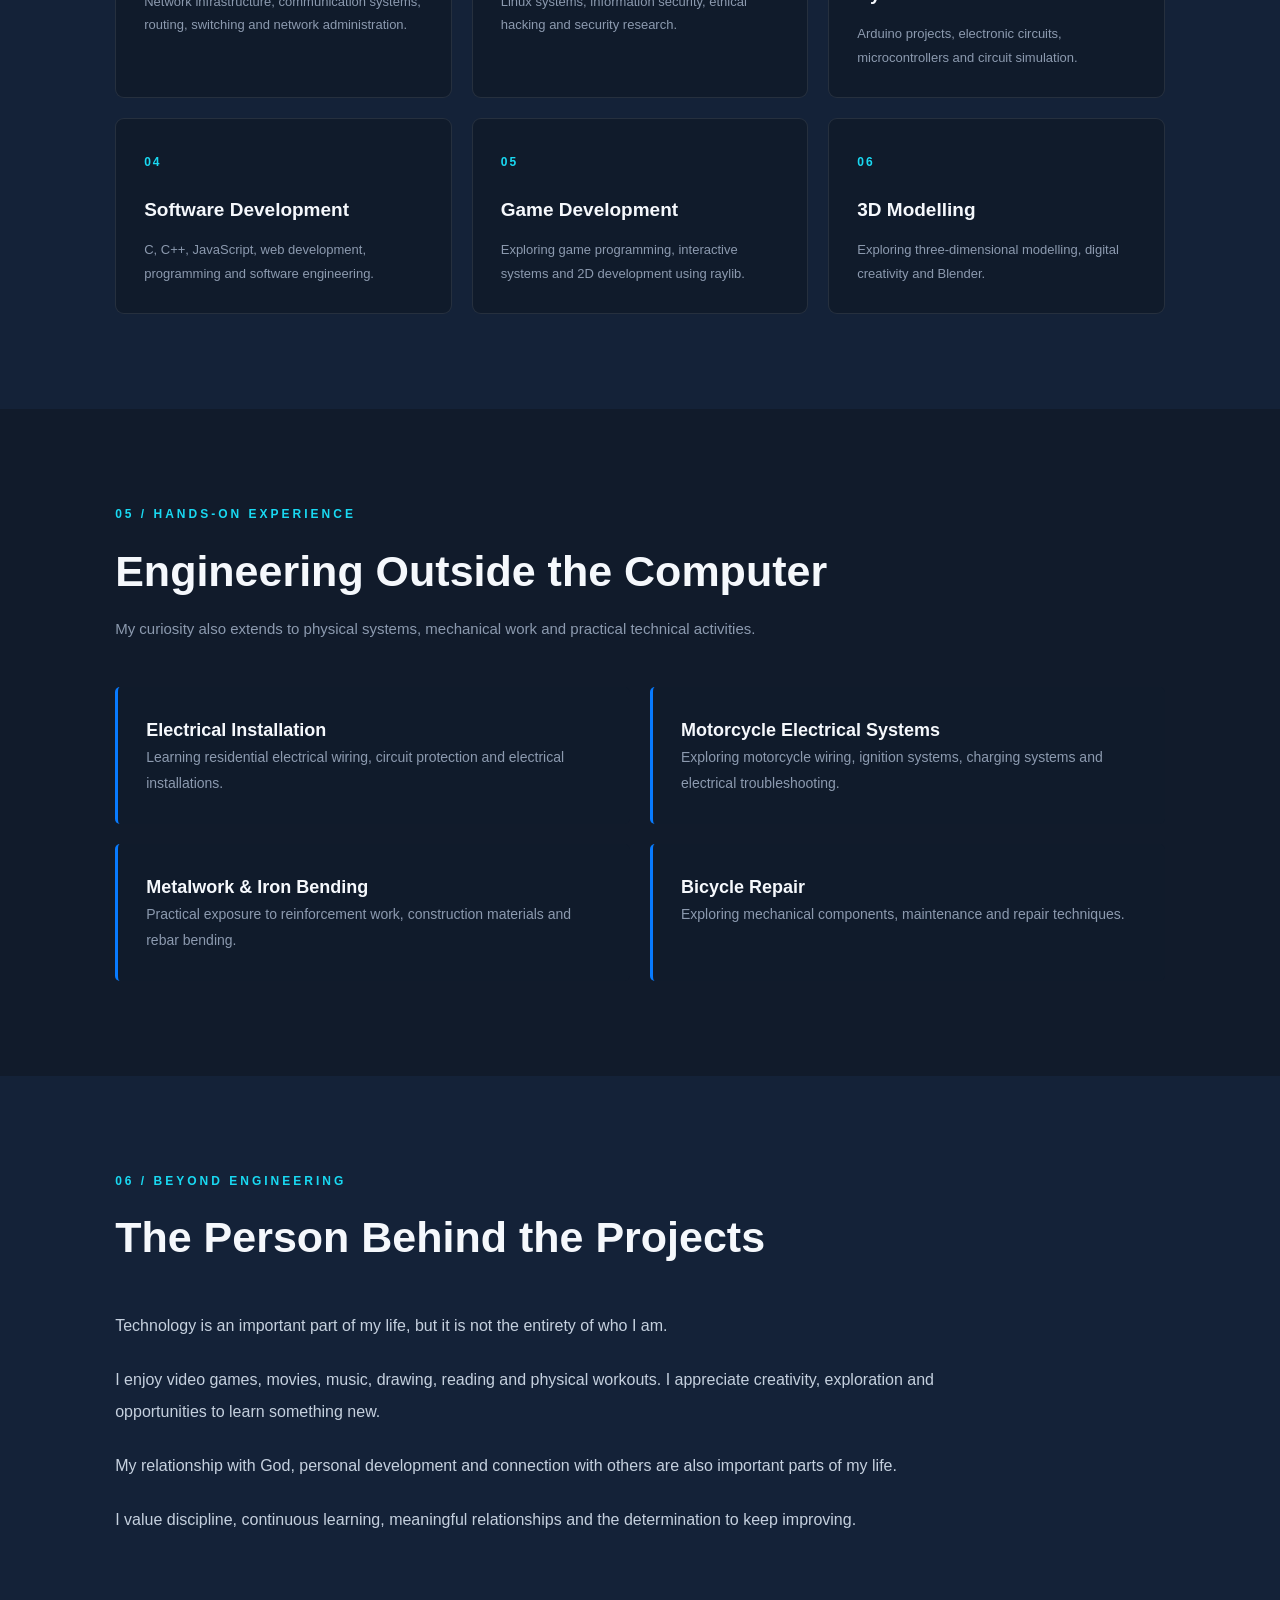
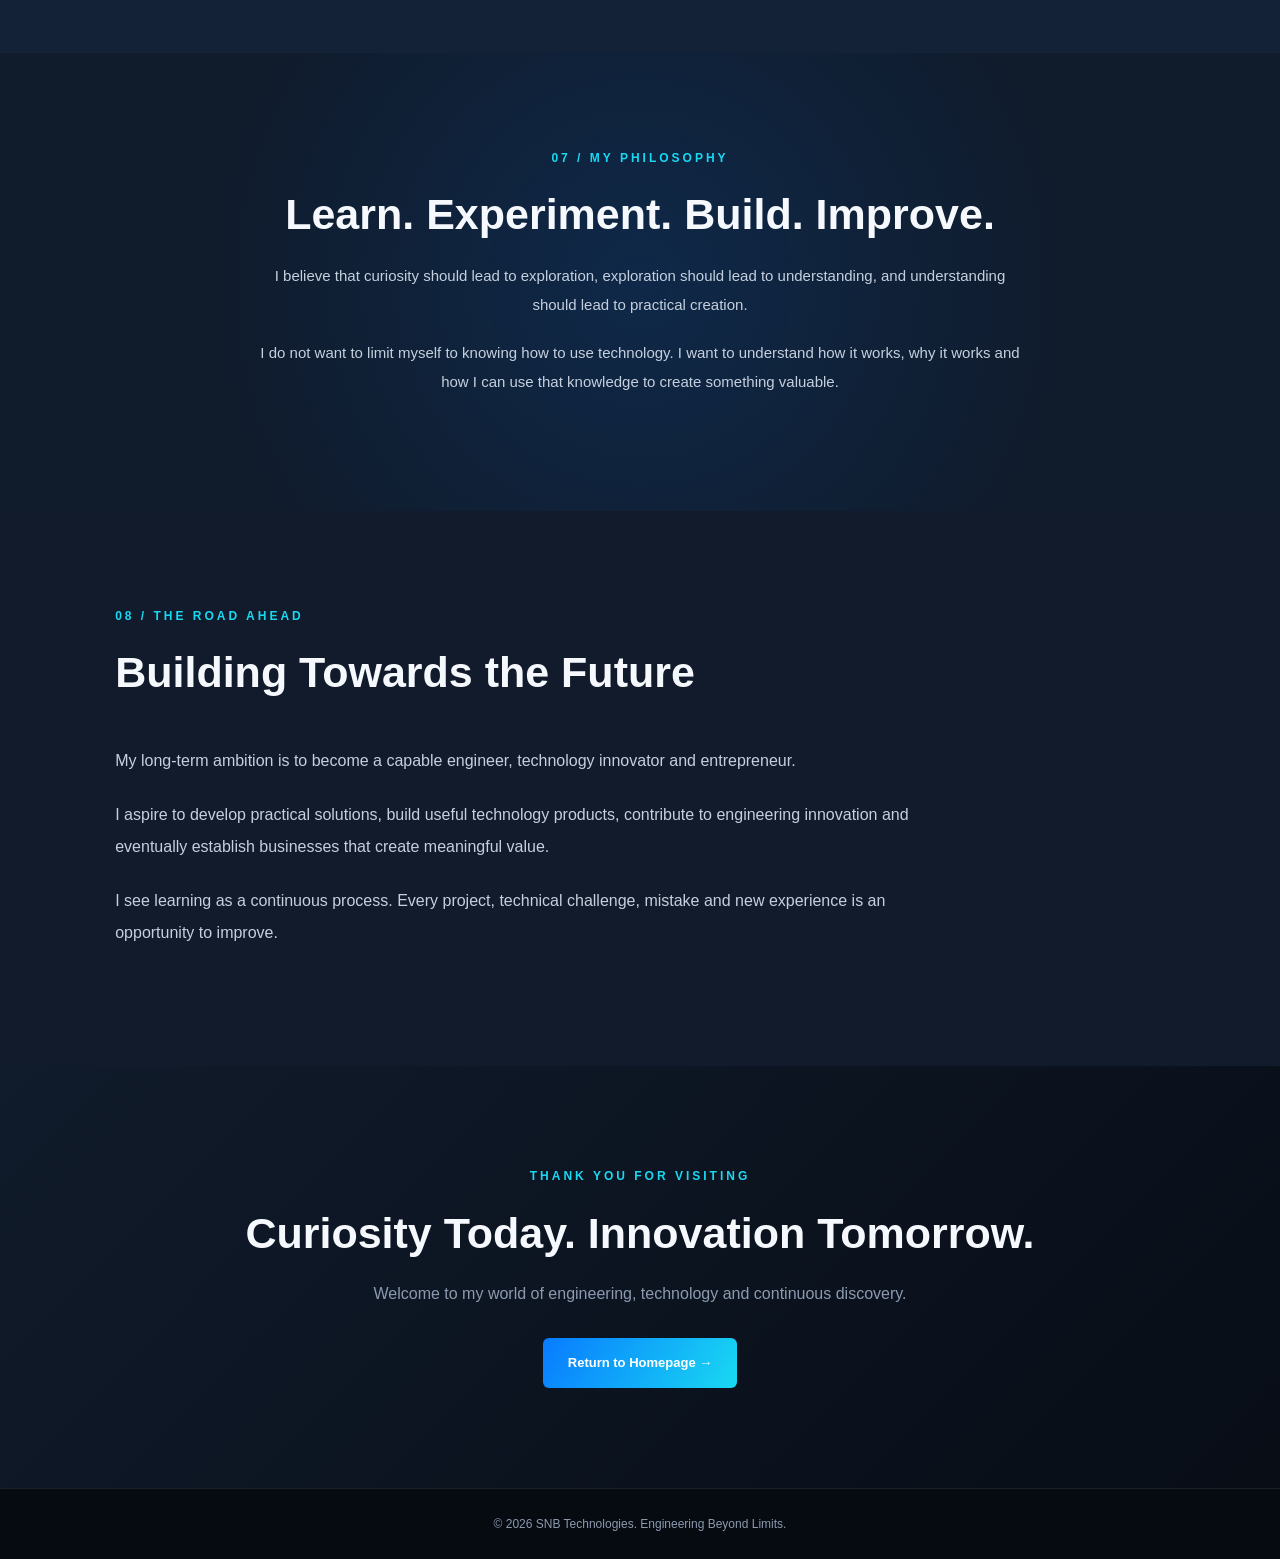
==== commit 179191d6: "Complete Sprint 3.9.1: responsive multi-page website and theme system" ====
--- a/about/index.html
+++ b/about/index.html
@@ -15,32 +15,63 @@
 
     <link rel="stylesheet" href="../css/style.css">
     <link rel="stylesheet" href="../css/about.css">
+    <link rel="stylesheet" href="../css/theme.css">
 </head>
 
 <body>
 
     <!-- HEADER -->
 
-    <header class="about-header">
-        <a href="../index.html" class="about-brand">
-            <img src="../assets/images/favicon.svg"
-            alt="SNB Technologies">
-            <span>
-                <strong>SNB</strong>
-                <small>TECHNOLOGIES</small>
-            </span>
-        </a>
-
-
-        <nav class="about-nav">
-            <a href="../index.html">Home</a>
-            <a href="index.html" class="active">About</a>
-            <a href="../index.html#domains">Engineering</a>
-            <a href="../index.html#projects">Projects</a>
-            <a href="../index.html#contact">Contact</a>
+    <header class="site-header">
+        <nav class="navbar">
+
+            <a href="../index.html" class="logo">
+
+                <img
+                src="../assets/images/snb-symbol-transparent.svg"
+                alt="SNB Technologies symbol"
+                class="brand-symbol"
+                >
+
+                <span class="brand-name">
+                    <strong>SNB</strong>
+                    <small>TECHNOLOGIES</small>
+                </span>
+
+            </a>
+
+            <button
+                class="menu-toggle"
+                aria-label="Open navigation"
+                aria-expanded="false"
+                >
+                ☰
+            </button>
+
+            <div class="nav-links">
+
+                <a href="../index.html">Home</a>
+
+                <a href="index.html" class="active">About</a>
+
+                <a href="../engineering/index.html">Engineering</a>
+
+                <a href="../projects/index.html">Projects</a>
+
+                <a href="../index.html#contact">Contact</a>
+
+            </div>
+
+            <button
+                class="theme-toggle"
+                aria-label="Switch to light theme"
+                >
+                ☀
+            </button>
+
         </nav>
-
     </header>
+
 
 
     <main>
@@ -513,6 +544,6 @@
             Engineering Beyond Limits.
         </p>
     </footer>
-
+    <script src="../js/main.js"></script>
 </body>
-</html>+</html>
--- a/css/style.css
+++ b/css/style.css
@@ -840,6 +840,7 @@
     width: 75px;
     height: 42px;
     object-fit: contain;
+    flex-shrink: 0;
 }
 
 .brand-name {
--- a/css/about.css
+++ b/css/about.css
@@ -59,7 +59,7 @@
     justify-content: space-between;
     gap: 20px;
 
-    background: rgba(8,13,22,0.95);
+    background: var(--header-bg);
     border-bottom: 1px solid var(--about-border);
     position: sticky;
     top: 0;
@@ -257,7 +257,7 @@
 }
 
 .about-section.alternate {
-    background: #0D1624;
+    background: var(--about-surface-2);
 }
 
 .about-section-heading {
--- a/css/theme.css
+++ b/css/theme.css
@@ -0,0 +1,382 @@
+/* =========================================
+   SNB TECHNOLOGIES
+   GLOBAL THEME SYSTEM
+   SPRINT 3.7.5
+   ========================================= */
+
+
+/* 1. GLOBAL LIGHT THEME */
+
+body[data-theme="light"] {
+
+    color-scheme: light;
+
+    /* Homepage tokens */
+    --bg: #F5F7FA;
+    --surface: #FFFFFF;
+    --elevated: #E8EEF5;
+    --text: #172235;
+    --muted: #64748B;
+    --border: rgba(23, 34, 53, 0.12);
+    --header-bg: rgba(245, 247, 250, 0.94);
+
+    /* About page tokens */
+    --about-bg: #F5F7FA;
+    --about-surface: #FFFFFF;
+    --about-surface-2: #E8EEF5;
+    --about-blue: #1D4ED8;
+    --about-cyan: #0284C7;
+    --about-white: #172235;
+    --about-text: #334155;
+    --about-muted: #64748B;
+    --about-border: rgba(23, 34, 53, 0.12);
+    --about-gradient: linear-gradient(120deg, #1D4ED8, #0284C7);
+
+    /* Engineering page tokens */
+    --eng-bg: #F5F7FA;
+    --eng-surface: #FFFFFF;
+    --eng-surface-light: #E8EEF5;
+    --eng-blue: #1D4ED8;
+    --eng-cyan: #0284C7;
+    --eng-text: #172235;
+    --eng-muted: #64748B;
+    --eng-border: rgba(23, 34, 53, 0.12);
+
+    /* Projects page tokens */
+    --projects-bg: #F5F7FA;
+    --projects-surface: #FFFFFF;
+    --projects-surface-light: #E8EEF5;
+    --projects-blue: #1D4ED8;
+    --projects-cyan: #0284C7;
+    --projects-text: #172235;
+    --projects-muted: #64748B;
+    --projects-border: rgba(23, 34, 53, 0.12);
+}
+
+
+/* 2. GLOBAL PAGE BACKGROUNDS */
+
+body[data-theme="light"] {
+    background: var(--bg);
+    color: var(--text);
+}
+
+body[data-theme="light"] .about-header,
+body[data-theme="light"] .site-header {
+    background: rgba(245, 247, 250, 0.96);
+    border-bottom-color: var(--border);
+}
+
+
+/* 3. GLOBAL THEME BUTTON */
+
+.theme-toggle {
+    box-sizing: border-box;
+
+    display: inline-flex;
+    align-items: center;
+    justify-content: center;
+
+    flex: 0 0 44px;
+
+    width: 44px;
+    min-width: 44px;
+    max-width: 44px;
+
+    height: 44px;
+    min-height: 44px;
+
+    padding: 0;
+
+    white-space: nowrap;
+    line-height: 1;
+
+    border: 1px solid var(--border);
+    border-radius: 10px;
+
+    background: var(--surface);
+    color: var(--text);
+
+    cursor: pointer;
+
+    transition:
+    background 0.3s ease,
+    color 0.3s ease,
+    border-color 0.3s ease;
+}
+
+.theme-toggle:hover {
+    border-color: var(--accent);
+}
+
+
+/* 4. LIGHT THEME — HEADER TEXT */
+
+body[data-theme="light"] .logo,
+body[data-theme="light"] .brand-name,
+body[data-theme="light"] .about-brand {
+    color: var(--text);
+}
+
+body[data-theme="light"] .main-nav a,
+body[data-theme="light"] .about-nav a {
+    color: var(--muted);
+}
+
+body[data-theme="light"] .main-nav a:hover,
+body[data-theme="light"] .main-nav a.active,
+body[data-theme="light"] .about-nav a:hover,
+body[data-theme="light"] .about-nav a.active {
+    color: var(--accent);
+}
+
+
+
+/* 5. UNIFIED RESPONSIVE NAVIGATION */
+
+.navbar {
+    position: relative;
+}
+
+/* Keep logo dimensions stable */
+
+.navbar .logo {
+    flex-shrink: 0;
+}
+
+/* Consistent menu and theme controls */
+
+.navbar .menu-toggle,
+.navbar .theme-toggle {
+    box-sizing: border-box;
+
+    display: inline-flex;
+    align-items: center;
+    justify-content: center;
+
+    flex: 0 0 44px;
+
+    width: 44px;
+    min-width: 44px;
+    height: 44px;
+
+    padding: 0;
+    margin: 0;
+
+    white-space: nowrap;
+    line-height: 1;
+}
+
+/* Desktop navigation */
+
+@media (min-width: 651px) {
+
+    .navbar .menu-toggle {
+        display: none;
+    }
+
+    .navbar .nav-links {
+        display: flex;
+        position: static;
+        flex-direction: row;
+        align-items: center;
+    }
+
+}
+
+/* Mobile navigation */
+
+@media (max-width: 650px) {
+
+    .navbar {
+        min-height: 68px;
+        padding: 0 16px;
+        gap: 8px;
+    }
+
+    .navbar .logo {
+        min-width: 0;
+    }
+
+    .navbar .brand-symbol {
+        width: 36px;
+        height: 36px;
+    }
+
+    .navbar .brand-name strong {
+        font-size: 13px;
+    }
+
+    .navbar .brand-name small {
+        font-size: 8px;
+    }
+
+    .navbar .menu-toggle {
+        display: inline-flex;
+        margin-left: auto;
+        flex-shrink: 0;
+    }
+
+    .navbar .theme-toggle {
+        flex-shrink: 0;
+    }
+
+    .navbar .nav-links {
+        display: none;
+
+        position: absolute;
+        top: 100%;
+        left: 0;
+        right: 0;
+
+        width: 100%;
+        padding: 22px 20px;
+
+        background: var(--surface);
+        border-bottom: 1px solid var(--border);
+
+        flex-direction: column;
+        align-items: flex-start;
+        gap: 20px;
+
+        z-index: 1000;
+    }
+
+    .navbar .nav-links.active {
+        display: flex;
+    }
+
+    .navbar .nav-links a {
+        font-size: 14px;
+        width: 100%;
+    }
+
+}
+/* =========================================
+   SPRINT 3.9.1
+   LIGHT THEME — DARK SECTION CONTRAST
+========================================= */
+
+/* ABOUT HERO */
+
+body[data-theme="light"] .about-hero {
+    color: #C5D0DE;
+}
+
+body[data-theme="light"] .about-hero h1,
+body[data-theme="light"] .identity-card h2 {
+    color: #F5F8FC;
+}
+
+body[data-theme="light"] .about-intro {
+    color: #C5D0DE;
+}
+
+body[data-theme="light"] .identity-card p {
+    color: #B8C5D6;
+}
+
+/* ENGINEERING HERO */
+
+body[data-theme="light"] .engineering-hero {
+    color: #EAF2FF;
+}
+
+body[data-theme="light"] .engineering-hero h1 {
+    color: #F5F8FC;
+}
+
+body[data-theme="light"] .engineering-hero > .container > p {
+    color: #C5D0DE;
+}
+
+/* PROJECTS HERO */
+
+body[data-theme="light"] .projects-hero {
+    color: #EDF5FF;
+}
+
+body[data-theme="light"] .projects-hero h1 {
+    color: #F5F8FC;
+}
+
+body[data-theme="light"] .projects-hero > .container > p {
+    color: #C5D0DE;
+}
+
+body[data-theme="light"] .projects-overview span {
+    color: #B8C5D6;
+}
+
+/* ABOUT FOOTER */
+
+body[data-theme="light"] .about-footer {
+    background: #060A11;
+}
+
+body[data-theme="light"] .about-footer p {
+    color: #B8C5D6;
+}
+
+/* PROJECTS FOOTER */
+
+body[data-theme="light"] .site-footer {
+    background: #050D18;
+}
+
+body[data-theme="light"] .site-footer p {
+    color: #B8C5D6;
+}
+
+/* ENGINEERING DOMAIN LISTS */
+
+body[data-theme="light"] .domain-card li {
+    color: #475569;
+}
+/* =========================================
+   SPRINT 3.9.1 — FINAL CONTRAST FIXES
+========================================= */
+
+/* ABOUT: PERSONAL PHILOSOPHY */
+
+body[data-theme="light"] .philosophy h2 {
+    color: #F5F8FC;
+}
+
+body[data-theme="light"] .philosophy p:not(.about-eyebrow) {
+    color: #C5D0DE;
+}
+
+/* ABOUT: CLOSING SECTION */
+
+body[data-theme="light"] .about-closing h2 {
+    color: #F5F8FC;
+}
+
+body[data-theme="light"] .about-closing p:not(.about-eyebrow) {
+    color: #C5D0DE;
+}
+
+body[data-theme="light"] .about-closing .about-eyebrow {
+    color: #19D9F2;
+}
+
+/* PROJECTS: DARK PROJECT ARTWORK */
+
+body[data-theme="light"] .project-visual-content strong {
+    color: #EDF5FF;
+}
+
+body[data-theme="light"] .project-visual-content small {
+    color: #B8C5D6;
+}
+
+/* ENGINEERING: CLOSING SECTION */
+
+body[data-theme="light"] .engineering-closing h2 {
+    color: var(--eng-text);
+}
+
+body[data-theme="light"] .engineering-closing p {
+    color: var(--eng-muted);
+}
